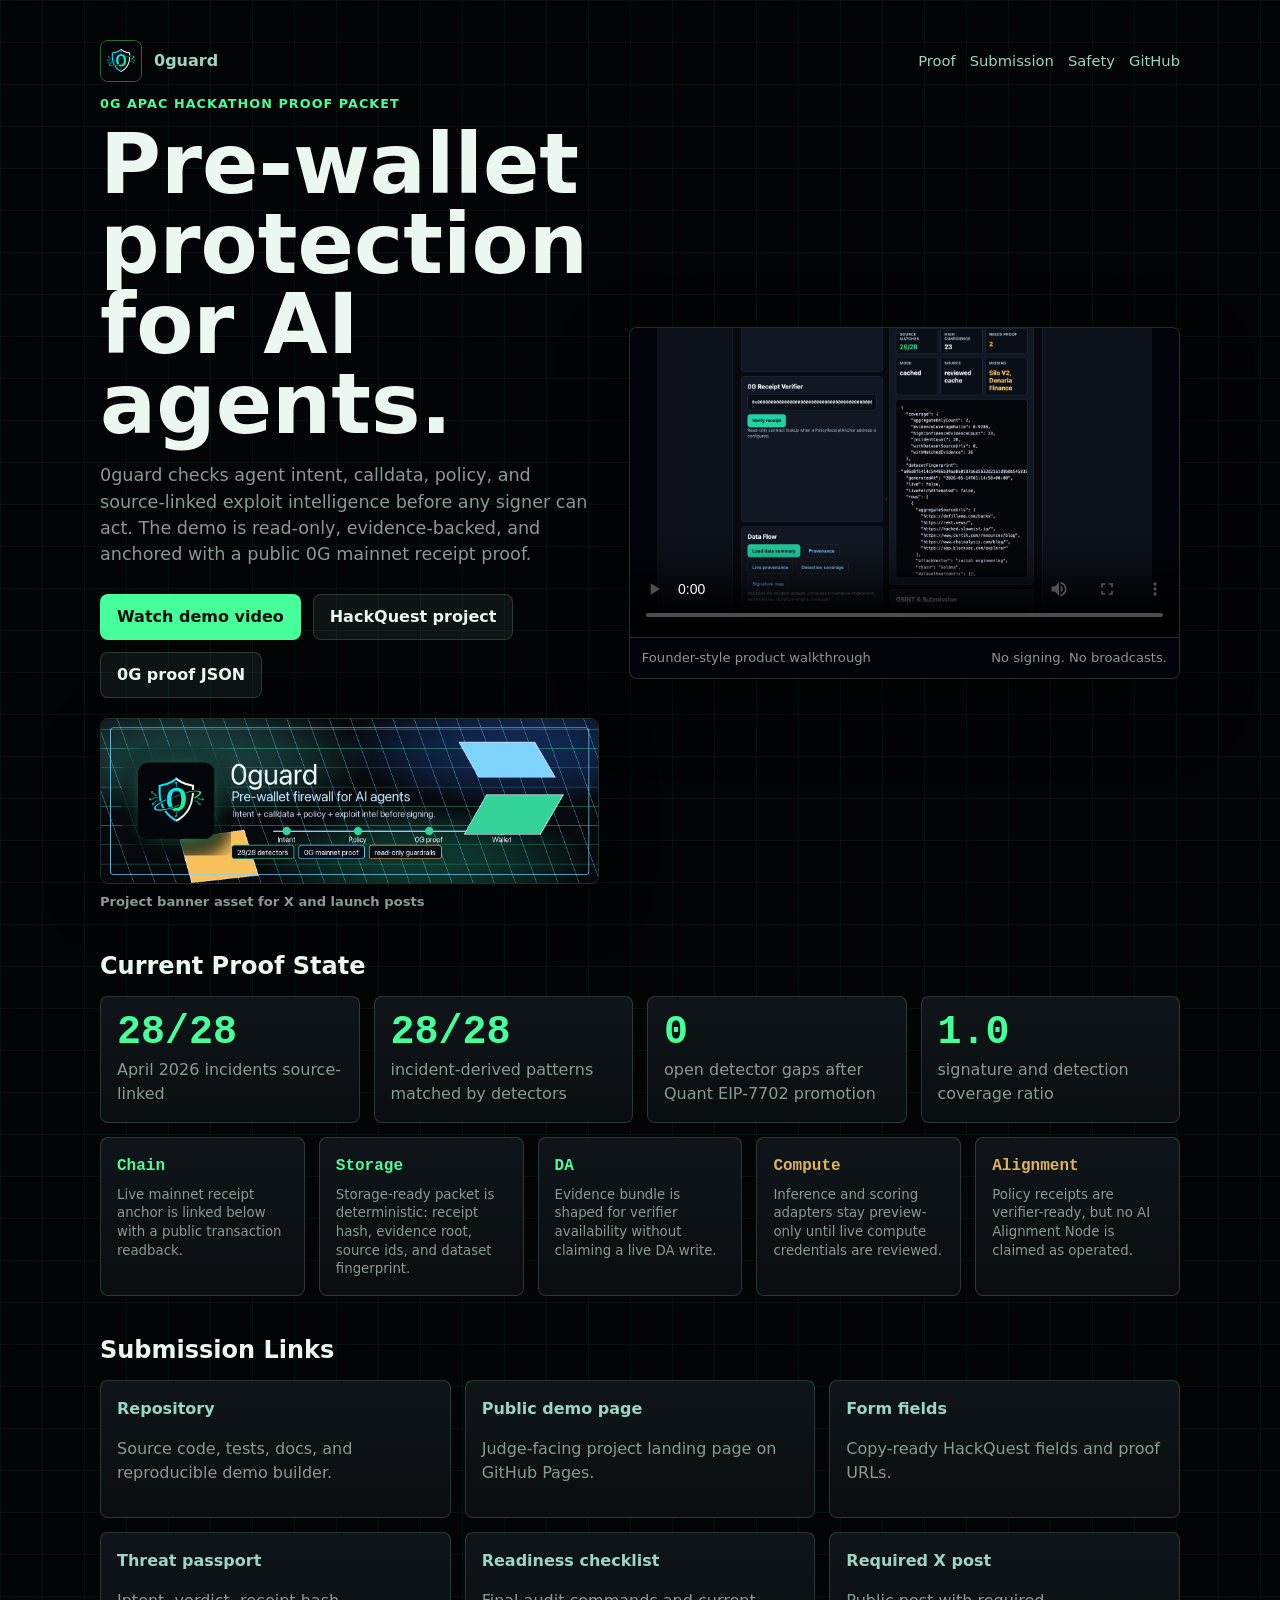
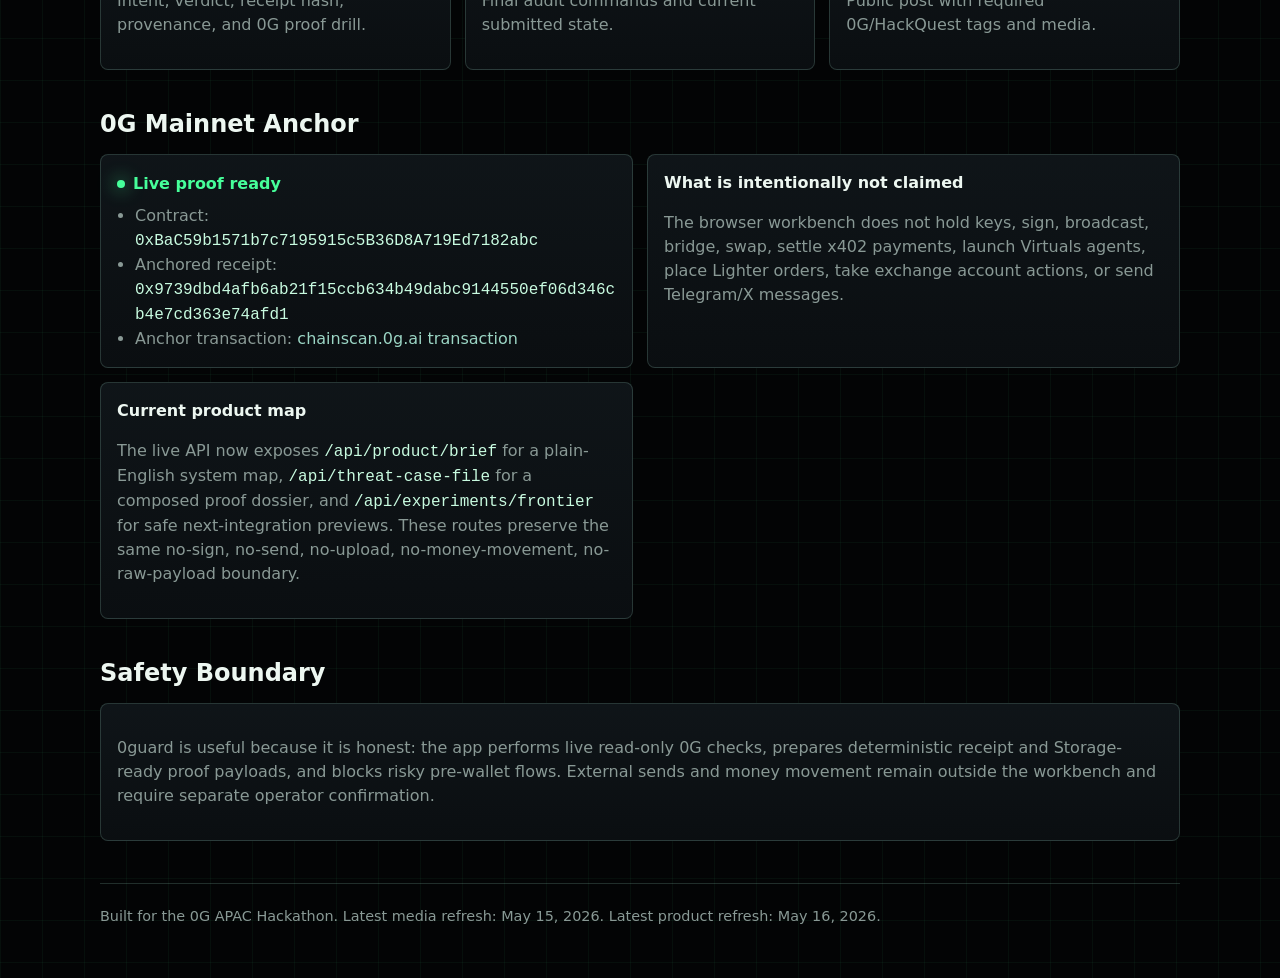
==== docs/hackathon-0g/index.html @ 9ed454d0 "Polish cypherpunk proof console" ====
<!doctype html>
<html lang="en">
  <head>
    <meta charset="utf-8" />
    <meta name="viewport" content="width=device-width, initial-scale=1" />
    <title>0guard HackQuest Proof Packet</title>
    <meta
      name="description"
      content="0guard HackQuest proof packet: demo video, 0G mainnet anchor, source-linked exploit intelligence, and read-only safety boundaries."
    />
    <style>
      :root {
        color-scheme: dark;
        --bg: #030405;
        --panel: #0b0f12;
        --panel-2: #10161a;
        --line: rgba(155, 213, 196, 0.2);
        --line-strong: rgba(70, 255, 154, 0.42);
        --text: #edf7f1;
        --muted: #899995;
        --cyan: #9bd5c4;
        --green: #46ff9a;
        --amber: #e2b25b;
        --red: #ff526b;
      }

      * { box-sizing: border-box; }
      body {
        margin: 0;
        font-family: Inter, ui-sans-serif, system-ui, -apple-system, BlinkMacSystemFont, "Segoe UI", sans-serif;
        background:
          linear-gradient(rgba(70, 255, 154, 0.045) 1px, transparent 1px),
          linear-gradient(90deg, rgba(70, 255, 154, 0.045) 1px, transparent 1px),
          var(--bg);
        background-size: 42px 42px, 42px 42px, auto;
        color: var(--text);
        line-height: 1.5;
      }

      a { color: var(--cyan); text-decoration: none; }
      a:hover { text-decoration: underline; }
      main { max-width: 1120px; margin: 0 auto; padding: 28px 20px 56px; }
      header {
        min-height: 84vh;
        display: grid;
        align-items: center;
        gap: 28px;
      }

      .nav {
        display: flex;
        align-items: center;
        justify-content: space-between;
        gap: 18px;
        padding: 12px 0;
      }
      .brand { display: flex; align-items: center; gap: 12px; font-weight: 850; }
      .brand img { width: 42px; height: 42px; border: 1px solid var(--line-strong); border-radius: 8px; }
      .nav-links { display: flex; flex-wrap: wrap; gap: 14px; color: var(--muted); font-size: 0.92rem; }

      .hero {
        display: grid;
        grid-template-columns: minmax(0, 0.95fr) minmax(360px, 1.05fr);
        gap: 30px;
        align-items: center;
      }
      .eyebrow {
        color: var(--green);
        font-size: 0.8rem;
        font-weight: 800;
        letter-spacing: 0.08em;
        text-transform: uppercase;
      }
      h1 {
        margin: 12px 0 14px;
        font-size: 5.2rem;
        line-height: 0.96;
        letter-spacing: 0;
      }
      .lede {
        max-width: 660px;
        color: var(--muted);
        font-size: 1.1rem;
      }
      .actions { display: flex; flex-wrap: wrap; gap: 12px; margin-top: 26px; }
      .btn {
        display: inline-flex;
        align-items: center;
        justify-content: center;
        min-height: 46px;
        padding: 0 16px;
        border-radius: 8px;
        border: 1px solid var(--line);
        background: rgba(155, 213, 196, 0.08);
        color: var(--text);
        font-weight: 800;
      }
      .btn.primary { background: var(--green); color: #031007; border-color: transparent; }

      .media-strip {
        display: grid;
        gap: 8px;
        margin-top: 20px;
        color: var(--muted);
        font-size: 0.82rem;
        font-weight: 750;
      }
      .media-strip img {
        width: min(100%, 520px);
        aspect-ratio: 3 / 1;
        object-fit: cover;
        border: 1px solid var(--line);
        border-radius: 8px;
        box-shadow: 0 18px 56px rgba(0, 0, 0, 0.28);
      }

      .video-frame {
        border: 1px solid var(--line);
        border-radius: 8px;
        overflow: hidden;
        background: #020409;
        box-shadow: 0 24px 70px rgba(0, 0, 0, 0.34);
      }
      video { width: 100%; display: block; aspect-ratio: 16 / 9; background: #020409; }
      .video-meta {
        display: flex;
        justify-content: space-between;
        flex-wrap: wrap;
        gap: 10px;
        padding: 10px 12px;
        color: var(--muted);
        font-size: 0.82rem;
        border-top: 1px solid var(--line);
      }
      .video-meta span { min-width: max-content; }

      section { margin-top: 36px; }
      h2 { font-size: 1.5rem; margin: 0 0 12px; }
      .grid { display: grid; gap: 14px; }
      .metrics { grid-template-columns: repeat(4, minmax(0, 1fr)); }
      .links { grid-template-columns: repeat(3, minmax(0, 1fr)); }
      .proof { grid-template-columns: repeat(2, minmax(0, 1fr)); }
      .proof-ladder { grid-template-columns: repeat(5, minmax(0, 1fr)); margin-top: 14px; }
      .card {
        border: 1px solid var(--line);
        border-radius: 8px;
        background: linear-gradient(180deg, rgba(16, 22, 26, 0.94), rgba(11, 15, 18, 0.94));
        padding: 16px;
      }
      .metric strong {
        display: block;
        margin-bottom: 5px;
        font-family: ui-monospace, SFMono-Regular, Menlo, Monaco, Consolas, monospace;
        font-size: 2.5rem;
        line-height: 1;
        color: var(--green);
      }
      .metric span, .card p, .card li { color: var(--muted); }
      .metric.warn strong { color: var(--amber); }
      .metric.deny strong { color: var(--red); }
      .card h3 { margin: 0 0 8px; font-size: 1rem; }
      .ladder-step {
        min-height: 152px;
        display: grid;
        align-content: start;
        gap: 8px;
      }
      .ladder-step strong {
        font-family: ui-monospace, SFMono-Regular, Menlo, Monaco, Consolas, monospace;
        color: var(--green);
      }
      .ladder-step small {
        color: var(--muted);
        line-height: 1.4;
      }
      .ladder-step[data-state="gated"] strong { color: var(--amber); }
      ul { margin: 8px 0 0; padding-left: 18px; }
      code {
        color: #c8fbe0;
        font-family: ui-monospace, SFMono-Regular, Menlo, Monaco, Consolas, monospace;
        word-break: break-word;
      }

      .status {
        display: inline-flex;
        align-items: center;
        gap: 8px;
        color: var(--green);
        font-weight: 850;
      }
      .status::before {
        content: "";
        width: 8px;
        height: 8px;
        border-radius: 50%;
        background: var(--green);
        box-shadow: 0 0 18px var(--green);
      }

      footer {
        margin-top: 42px;
        padding-top: 22px;
        border-top: 1px solid var(--line);
        color: var(--muted);
        font-size: 0.9rem;
      }

      @media (max-width: 860px) {
        header { min-height: auto; padding-top: 18px; }
        .hero, .metrics, .links, .proof, .proof-ladder { grid-template-columns: 1fr; }
        .nav { align-items: flex-start; flex-direction: column; }
        .video-meta span { min-width: 0; flex: 1 1 150px; }
        h1 { font-size: 3rem; }
        .metric strong { font-size: 2rem; }
      }
    </style>
  </head>
  <body>
    <main>
      <nav class="nav" aria-label="Proof packet navigation">
        <a class="brand" href="../">
          <img src="assets/0guard-logo.png" alt="" />
          <span>0guard</span>
        </a>
        <div class="nav-links">
          <a href="#proof">Proof</a>
          <a href="#submission">Submission</a>
          <a href="#safety">Safety</a>
          <a href="https://github.com/arigatoexpress/0guard">GitHub</a>
        </div>
      </nav>

      <header>
        <div class="hero">
          <div>
            <div class="eyebrow">0G APAC Hackathon Proof Packet</div>
            <h1>Pre-wallet protection for AI agents.</h1>
            <p class="lede">
              0guard checks agent intent, calldata, policy, and source-linked exploit intelligence before any signer can act. The demo is read-only, evidence-backed, and anchored with a public 0G mainnet receipt proof.
            </p>
            <div class="actions">
              <a class="btn primary" href="assets/0guard-hackquest-demo-final.mp4">Watch demo video</a>
              <a class="btn" href="https://www.hackquest.io/projects/0guard">HackQuest project</a>
              <a class="btn" href="mainnet-proof.json">0G proof JSON</a>
            </div>
            <a class="media-strip" href="assets/0guard-x-banner.png">
              <img src="assets/0guard-x-banner.png" alt="0guard social banner preview" />
              <span>Project banner asset for X and launch posts</span>
            </a>
          </div>
          <div class="video-frame" aria-label="0guard demo video">
            <video controls preload="metadata" poster="assets/0guard-workbench-provenance.png">
              <source src="assets/0guard-hackquest-demo-final.mp4" type="video/mp4" />
            </video>
            <div class="video-meta">
              <span>Founder-style product walkthrough</span>
              <span>No signing. No broadcasts.</span>
            </div>
          </div>
        </div>
      </header>

      <section id="proof">
        <h2>Current Proof State</h2>
        <div class="grid metrics">
          <div class="card metric">
            <strong>28/28</strong>
            <span>April 2026 incidents source-linked</span>
          </div>
          <div class="card metric">
            <strong>28/28</strong>
            <span>incident-derived patterns matched by detectors</span>
          </div>
          <div class="card metric">
            <strong>0</strong>
            <span>open detector gaps after Quant EIP-7702 promotion</span>
          </div>
          <div class="card metric">
            <strong>1.0</strong>
            <span>signature and detection coverage ratio</span>
          </div>
        </div>
        <div class="grid proof-ladder" aria-label="0G proof ladder">
          <div class="card ladder-step">
            <strong>Chain</strong>
            <small>Live mainnet receipt anchor is linked below with a public transaction readback.</small>
          </div>
          <div class="card ladder-step">
            <strong>Storage</strong>
            <small>Storage-ready packet is deterministic: receipt hash, evidence root, source ids, and dataset fingerprint.</small>
          </div>
          <div class="card ladder-step">
            <strong>DA</strong>
            <small>Evidence bundle is shaped for verifier availability without claiming a live DA write.</small>
          </div>
          <div class="card ladder-step" data-state="gated">
            <strong>Compute</strong>
            <small>Inference and scoring adapters stay preview-only until live compute credentials are reviewed.</small>
          </div>
          <div class="card ladder-step" data-state="gated">
            <strong>Alignment</strong>
            <small>Policy receipts are verifier-ready, but no AI Alignment Node is claimed as operated.</small>
          </div>
        </div>
      </section>

      <section id="submission">
        <h2>Submission Links</h2>
        <div class="grid links">
          <a class="card" href="https://github.com/arigatoexpress/0guard">
            <h3>Repository</h3>
            <p>Source code, tests, docs, and reproducible demo builder.</p>
          </a>
          <a class="card" href="../">
            <h3>Public demo page</h3>
            <p>Judge-facing project landing page on GitHub Pages.</p>
          </a>
          <a class="card" href="submission-form-fields.md">
            <h3>Form fields</h3>
            <p>Copy-ready HackQuest fields and proof URLs.</p>
          </a>
          <a class="card" href="threat-receipt-passport.md">
            <h3>Threat passport</h3>
            <p>Intent, verdict, receipt hash, provenance, and 0G proof drill.</p>
          </a>
          <a class="card" href="final-submission-checklist.md">
            <h3>Readiness checklist</h3>
            <p>Final audit commands and current submitted state.</p>
          </a>
          <a class="card" href="https://x.com/rariwrldd/status/2054779961425461542">
            <h3>Required X post</h3>
            <p>Public post with required 0G/HackQuest tags and media.</p>
          </a>
        </div>
      </section>

      <section>
        <h2>0G Mainnet Anchor</h2>
        <div class="grid proof">
          <div class="card">
            <h3><span class="status">Live proof ready</span></h3>
            <ul>
              <li>Contract: <code>0xBaC59b1571b7c7195915c5B36D8A719Ed7182abc</code></li>
              <li>Anchored receipt: <code>0x9739dbd4afb6ab21f15ccb634b49dabc9144550ef06d346cb4e7cd363e74afd1</code></li>
              <li>Anchor transaction: <a href="https://chainscan.0g.ai/tx/64ff260ccd02aa69fc18d5727eb4530d8774003bc7df63ec7d5cda036fc438ed">chainscan.0g.ai transaction</a></li>
            </ul>
          </div>
          <div class="card">
            <h3>What is intentionally not claimed</h3>
            <p>
              The browser workbench does not hold keys, sign, broadcast, bridge, swap, settle x402 payments, launch Virtuals agents, place Lighter orders, take exchange account actions, or send Telegram/X messages.
            </p>
          </div>
          <div class="card">
            <h3>Current product map</h3>
            <p>
              The live API now exposes <code>/api/product/brief</code> for a plain-English system map, <code>/api/threat-case-file</code> for a composed proof dossier, and <code>/api/experiments/frontier</code> for safe next-integration previews. These routes preserve the same no-sign, no-send, no-upload, no-money-movement, no-raw-payload boundary.
            </p>
          </div>
        </div>
      </section>

      <section id="safety">
        <h2>Safety Boundary</h2>
        <div class="card">
          <p>
            0guard is useful because it is honest: the app performs live read-only 0G checks, prepares deterministic receipt and Storage-ready proof payloads, and blocks risky pre-wallet flows. External sends and money movement remain outside the workbench and require separate operator confirmation.
          </p>
        </div>
      </section>

      <footer>
        Built for the 0G APAC Hackathon. Latest media refresh: May 15, 2026. Latest product refresh: May 16, 2026.
      </footer>
    </main>
  </body>
</html>
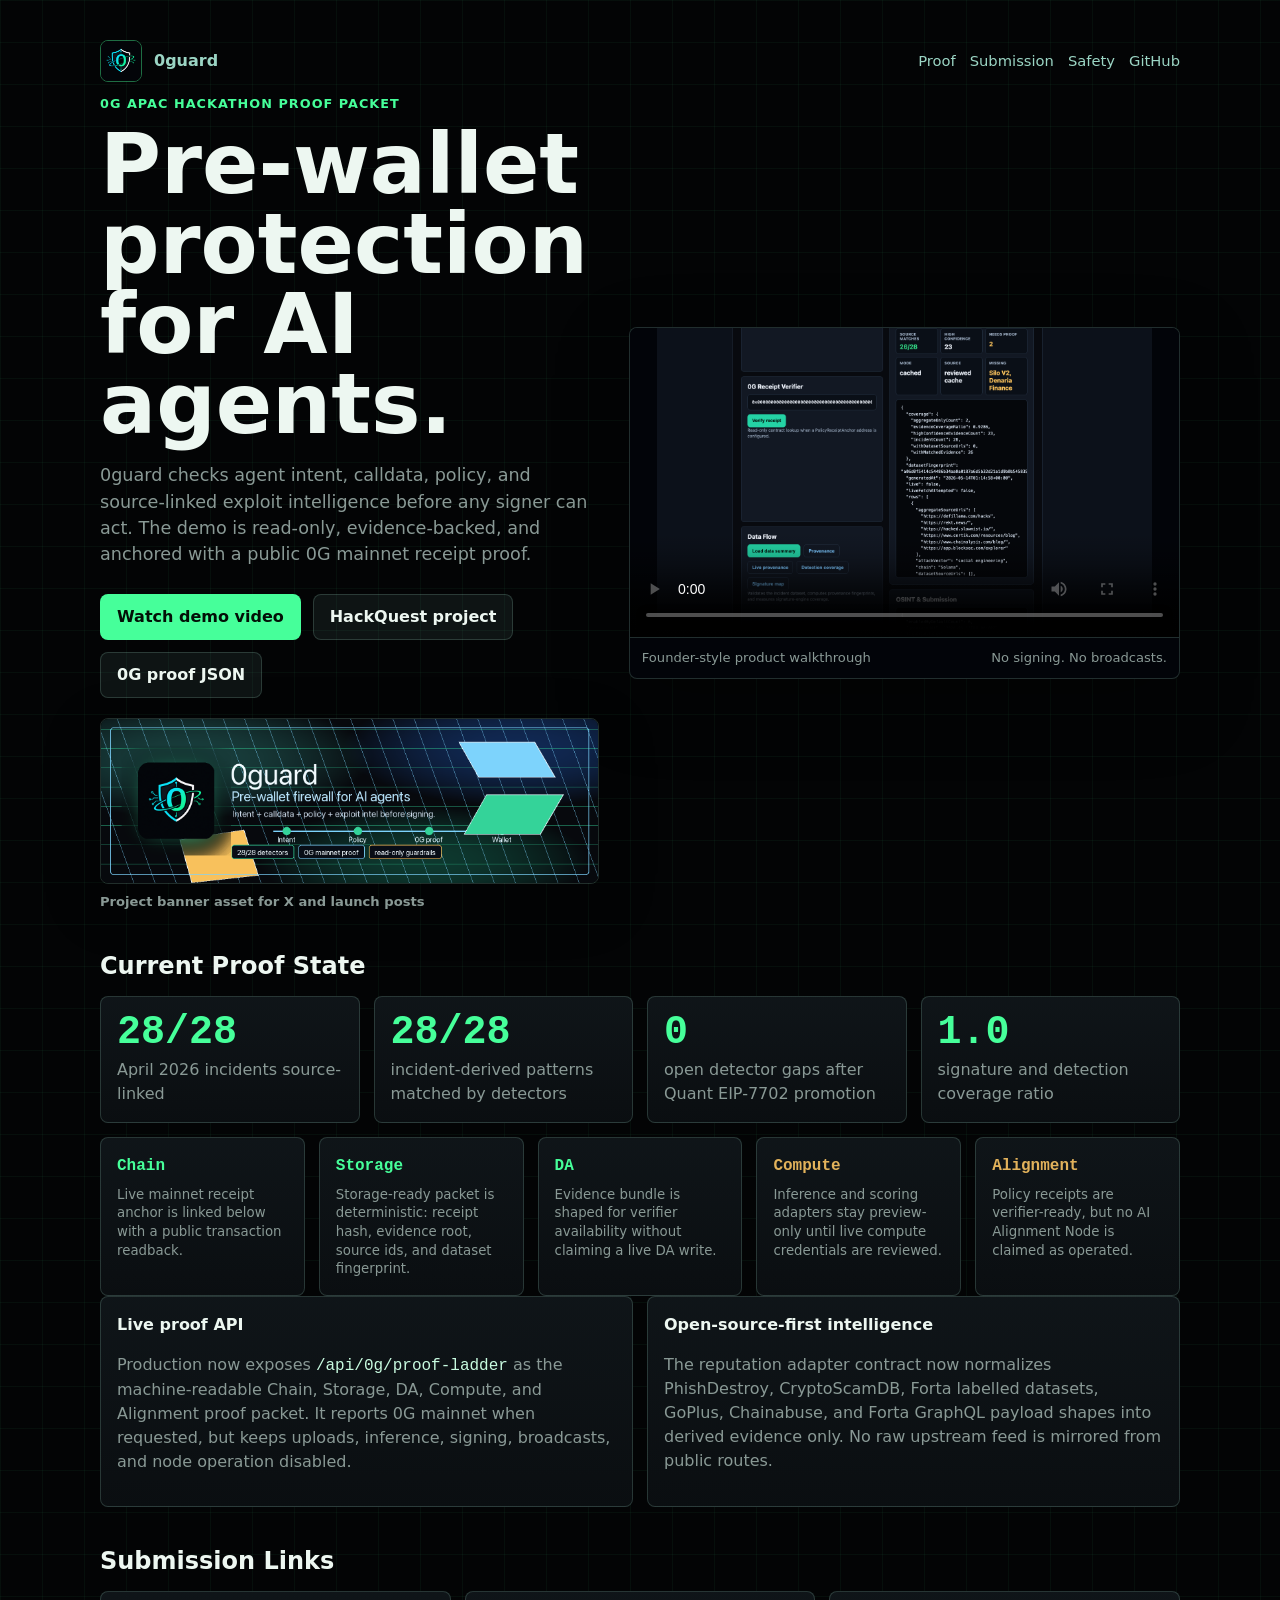
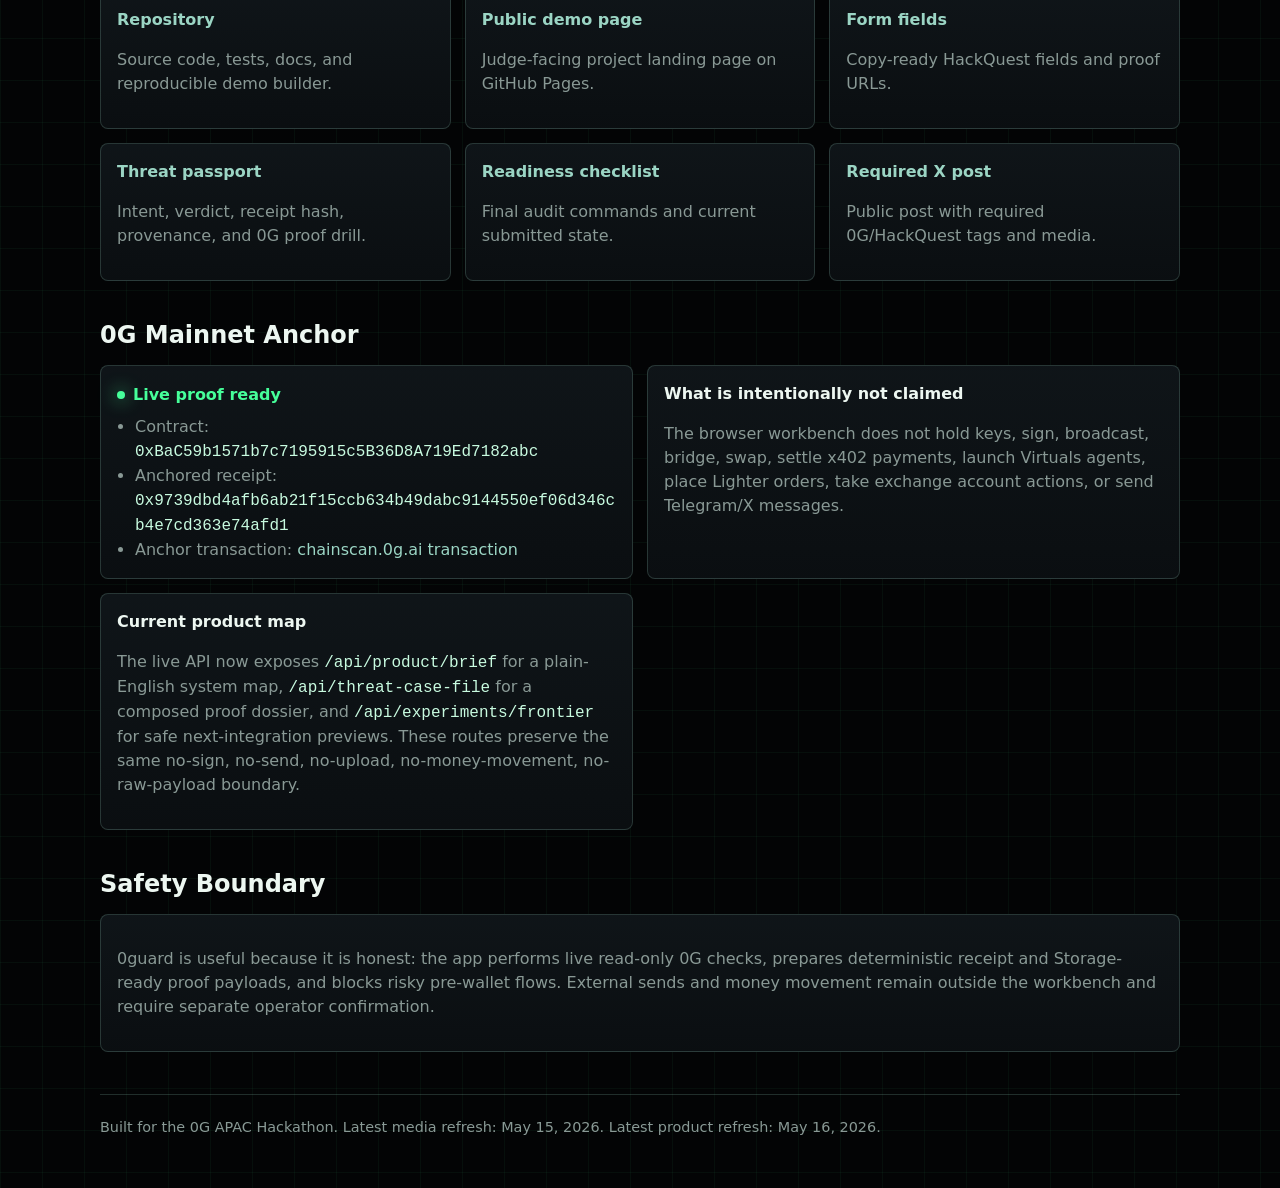
==== commit 05fc6baa: "docs: surface proof ladder and open osint posture" ====
--- a/docs/hackathon-0g/index.html
+++ b/docs/hackathon-0g/index.html
@@ -302,6 +302,20 @@
             <small>Policy receipts are verifier-ready, but no AI Alignment Node is claimed as operated.</small>
           </div>
         </div>
+        <div class="grid proof">
+          <div class="card">
+            <h3>Live proof API</h3>
+            <p>
+              Production now exposes <code>/api/0g/proof-ladder</code> as the machine-readable Chain, Storage, DA, Compute, and Alignment proof packet. It reports 0G mainnet when requested, but keeps uploads, inference, signing, broadcasts, and node operation disabled.
+            </p>
+          </div>
+          <div class="card">
+            <h3>Open-source-first intelligence</h3>
+            <p>
+              The reputation adapter contract now normalizes PhishDestroy, CryptoScamDB, Forta labelled datasets, GoPlus, Chainabuse, and Forta GraphQL payload shapes into derived evidence only. No raw upstream feed is mirrored from public routes.
+            </p>
+          </div>
+        </div>
       </section>
 
       <section id="submission">
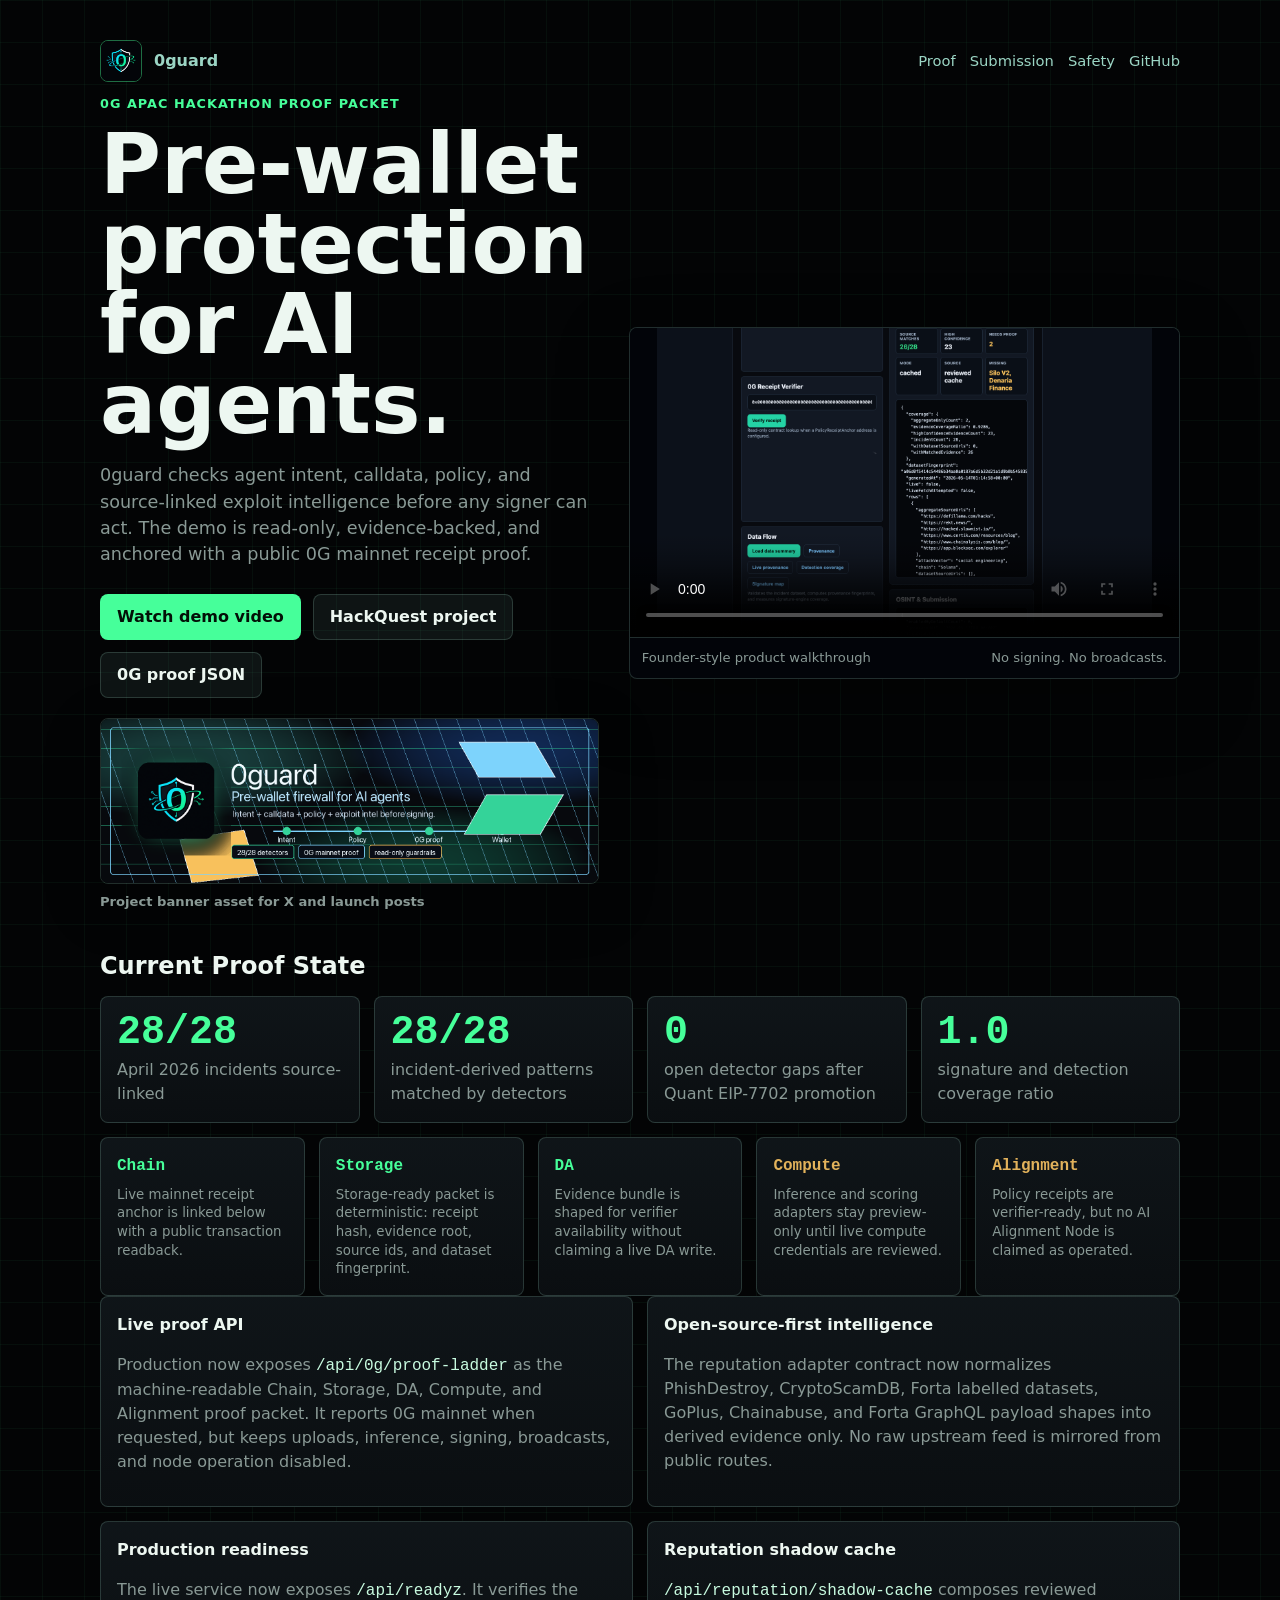
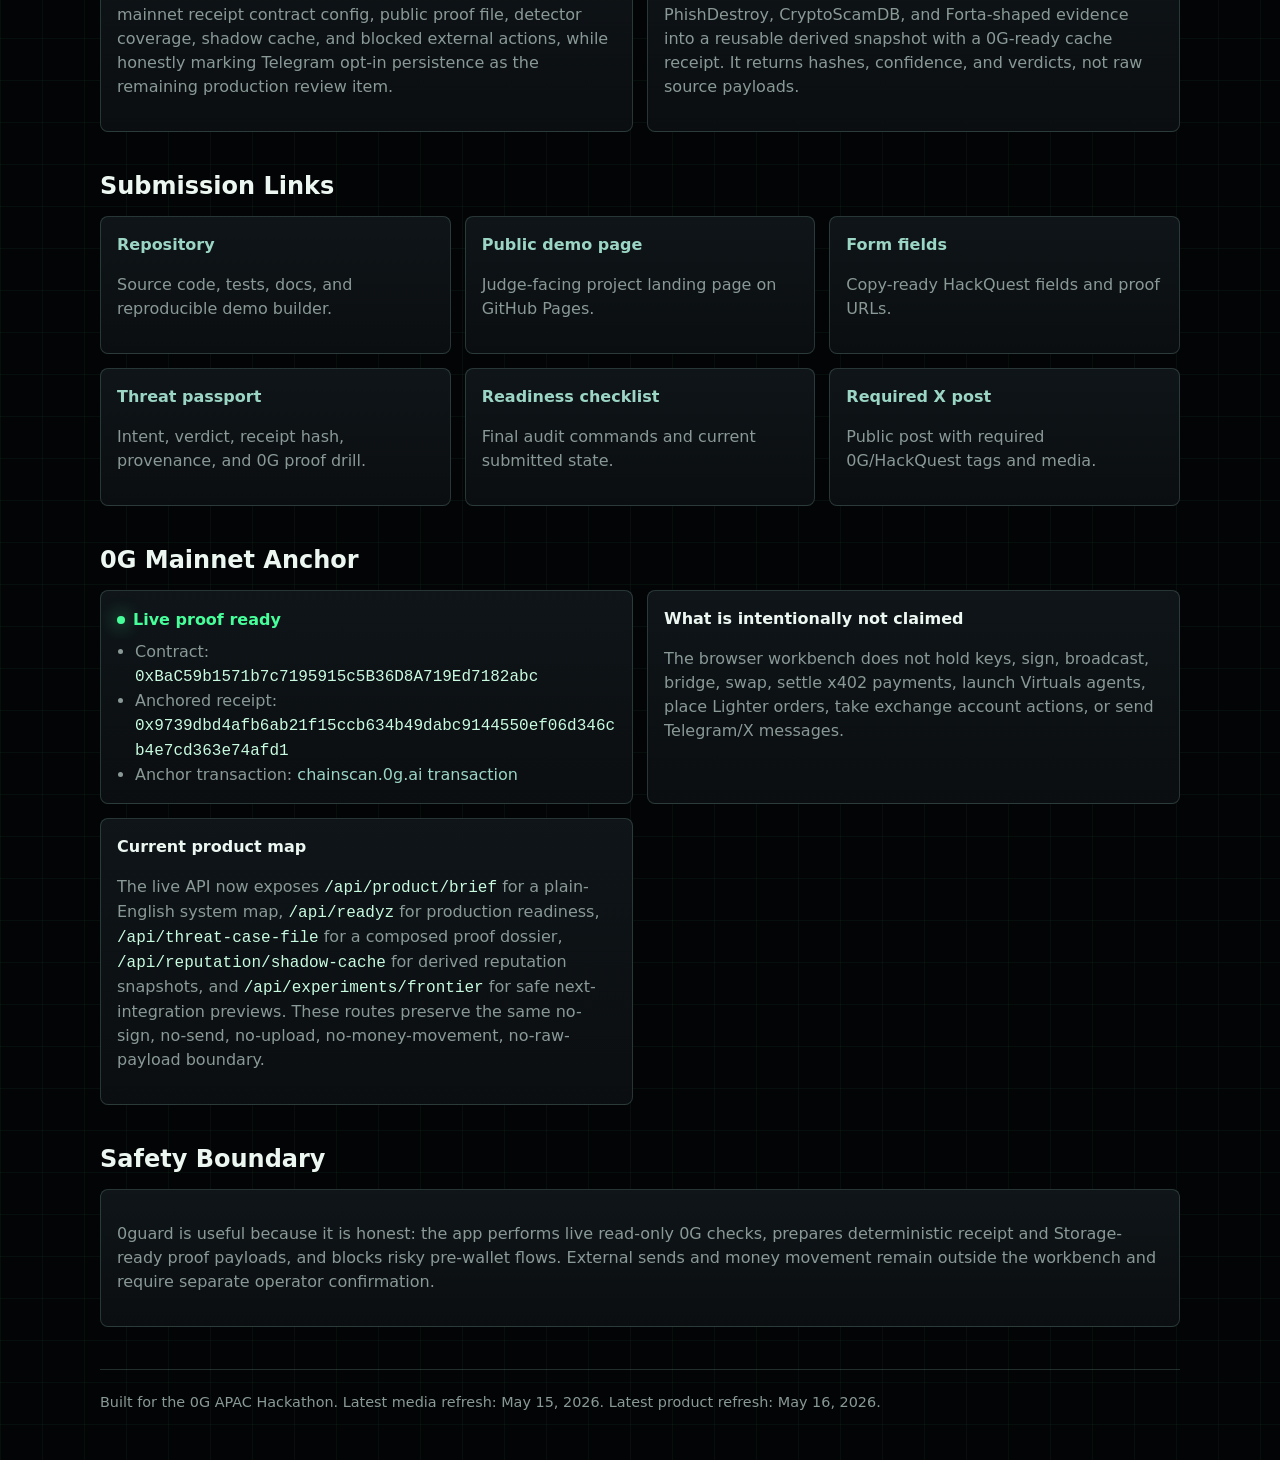
==== commit 92176c21: "docs: surface readiness and shadow cache proof" ====
--- a/docs/hackathon-0g/index.html
+++ b/docs/hackathon-0g/index.html
@@ -315,6 +315,18 @@
               The reputation adapter contract now normalizes PhishDestroy, CryptoScamDB, Forta labelled datasets, GoPlus, Chainabuse, and Forta GraphQL payload shapes into derived evidence only. No raw upstream feed is mirrored from public routes.
             </p>
           </div>
+          <div class="card">
+            <h3>Production readiness</h3>
+            <p>
+              The live service now exposes <code>/api/readyz</code>. It verifies the mainnet receipt contract config, public proof file, detector coverage, shadow cache, and blocked external actions, while honestly marking Telegram opt-in persistence as the remaining production review item.
+            </p>
+          </div>
+          <div class="card">
+            <h3>Reputation shadow cache</h3>
+            <p>
+              <code>/api/reputation/shadow-cache</code> composes reviewed PhishDestroy, CryptoScamDB, and Forta-shaped evidence into a reusable derived snapshot with a 0G-ready cache receipt. It returns hashes, confidence, and verdicts, not raw source payloads.
+            </p>
+          </div>
         </div>
       </section>
 
@@ -368,7 +380,7 @@
           <div class="card">
             <h3>Current product map</h3>
             <p>
-              The live API now exposes <code>/api/product/brief</code> for a plain-English system map, <code>/api/threat-case-file</code> for a composed proof dossier, and <code>/api/experiments/frontier</code> for safe next-integration previews. These routes preserve the same no-sign, no-send, no-upload, no-money-movement, no-raw-payload boundary.
+              The live API now exposes <code>/api/product/brief</code> for a plain-English system map, <code>/api/readyz</code> for production readiness, <code>/api/threat-case-file</code> for a composed proof dossier, <code>/api/reputation/shadow-cache</code> for derived reputation snapshots, and <code>/api/experiments/frontier</code> for safe next-integration previews. These routes preserve the same no-sign, no-send, no-upload, no-money-movement, no-raw-payload boundary.
             </p>
           </div>
         </div>
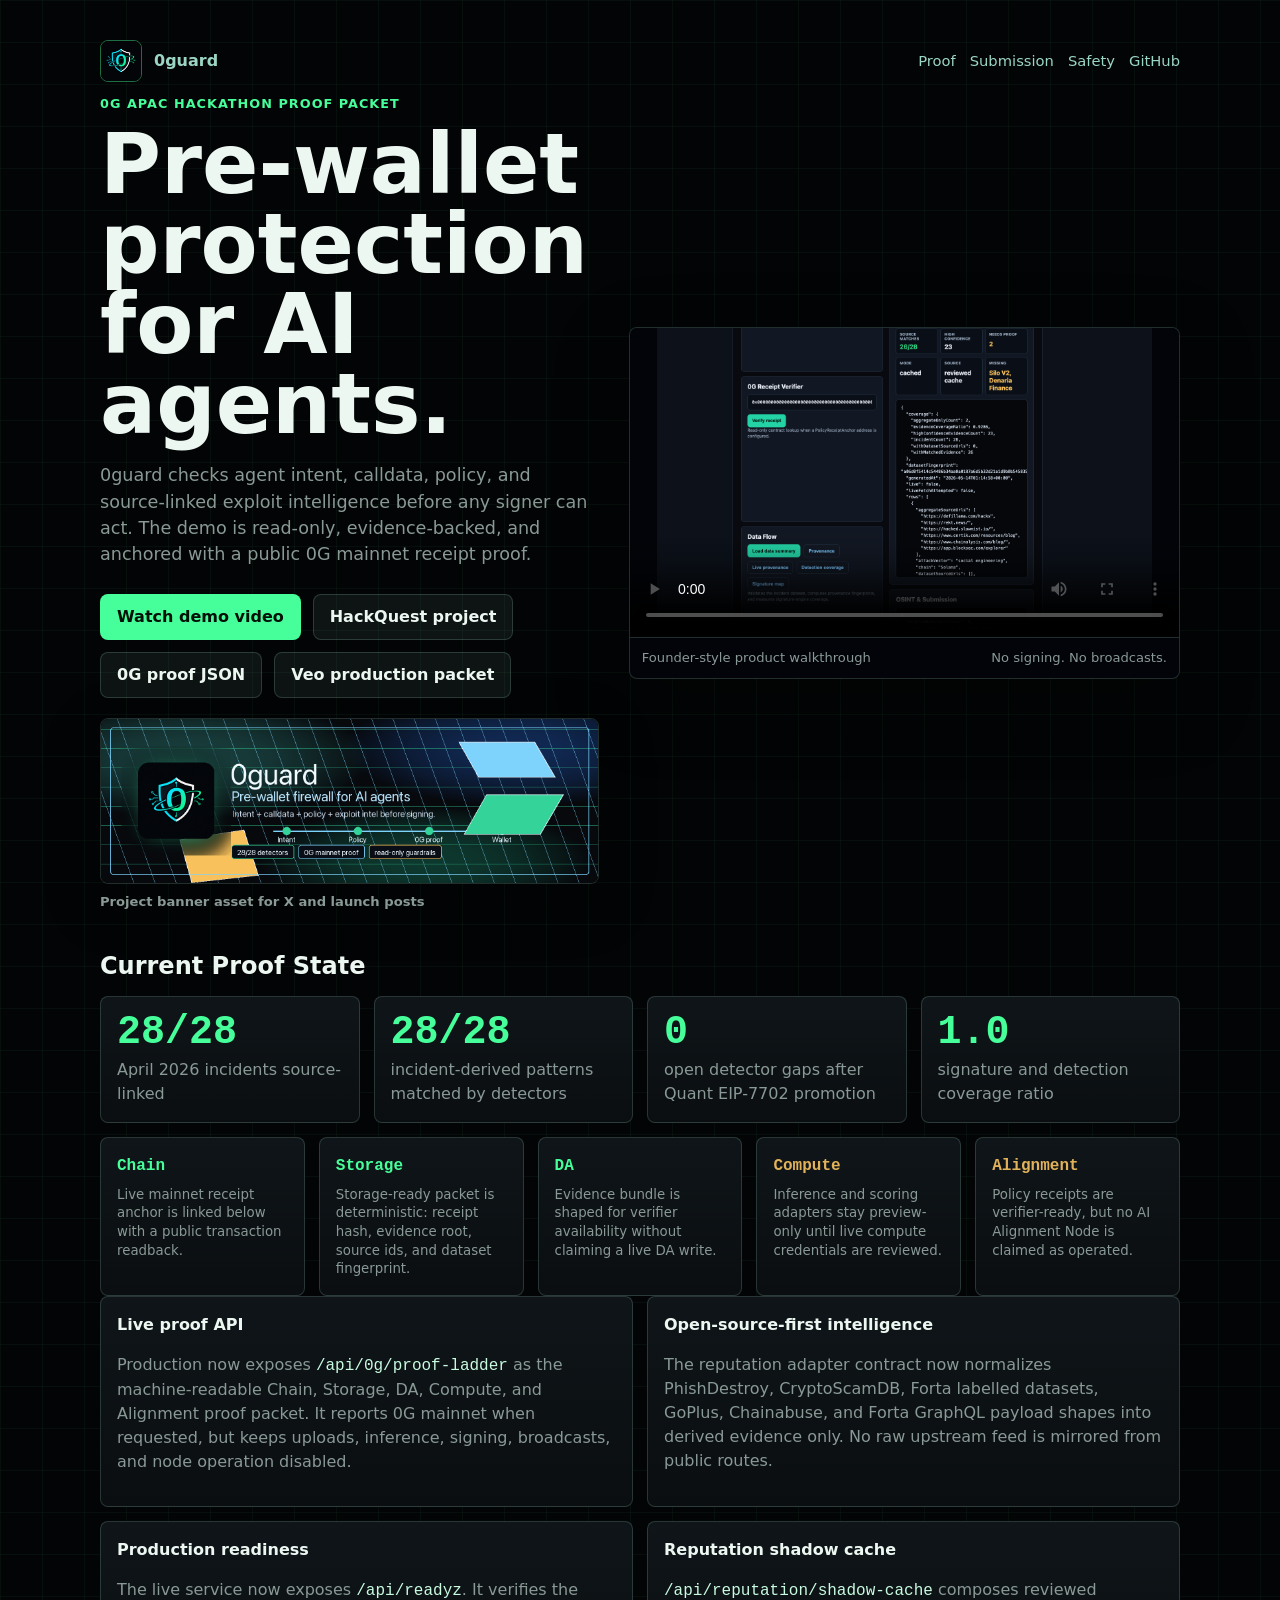
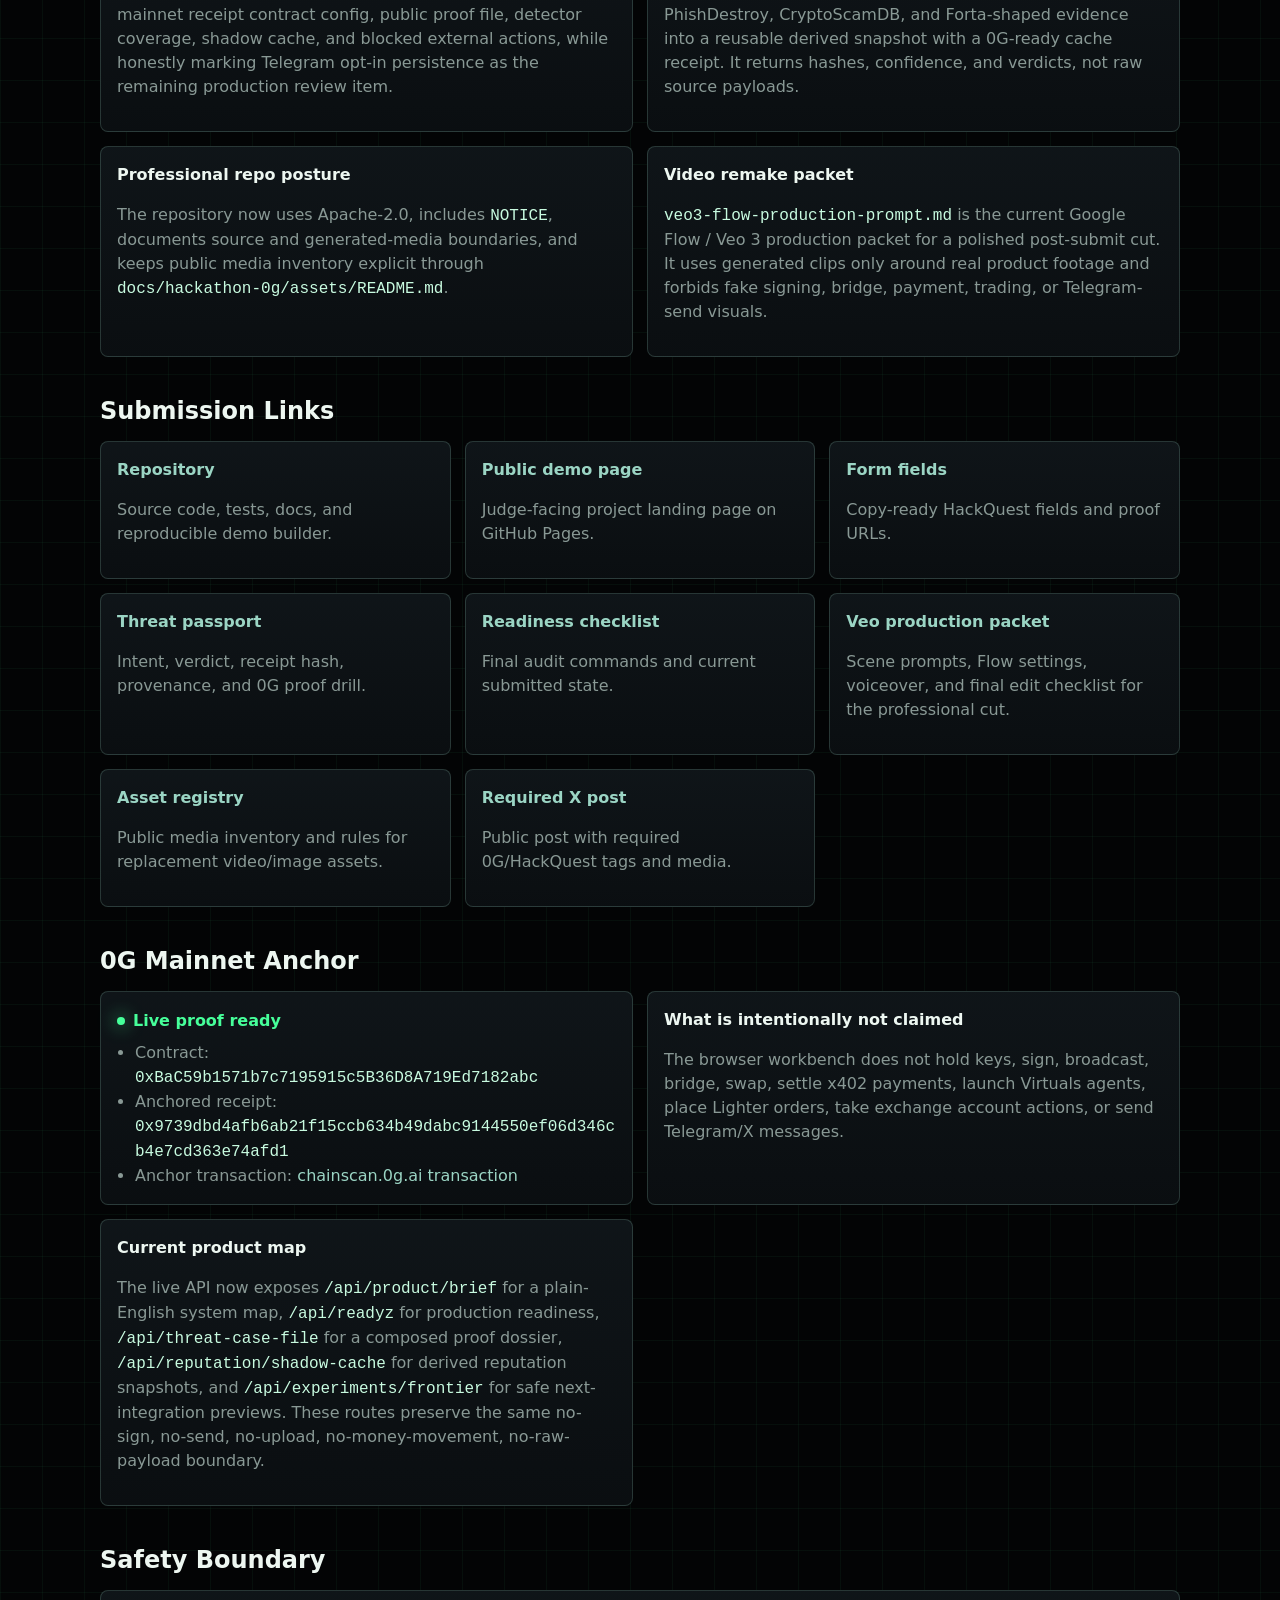
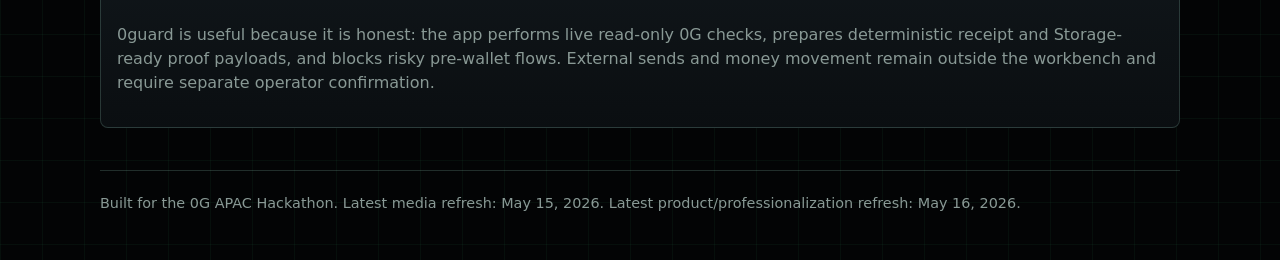
==== commit c641fd1a: "docs: refresh submission proof professionalization" ====
--- a/docs/hackathon-0g/index.html
+++ b/docs/hackathon-0g/index.html
@@ -242,6 +242,7 @@
               <a class="btn primary" href="assets/0guard-hackquest-demo-final.mp4">Watch demo video</a>
               <a class="btn" href="https://www.hackquest.io/projects/0guard">HackQuest project</a>
               <a class="btn" href="mainnet-proof.json">0G proof JSON</a>
+              <a class="btn" href="veo3-flow-production-prompt.md">Veo production packet</a>
             </div>
             <a class="media-strip" href="assets/0guard-x-banner.png">
               <img src="assets/0guard-x-banner.png" alt="0guard social banner preview" />
@@ -327,6 +328,18 @@
               <code>/api/reputation/shadow-cache</code> composes reviewed PhishDestroy, CryptoScamDB, and Forta-shaped evidence into a reusable derived snapshot with a 0G-ready cache receipt. It returns hashes, confidence, and verdicts, not raw source payloads.
             </p>
           </div>
+          <div class="card">
+            <h3>Professional repo posture</h3>
+            <p>
+              The repository now uses Apache-2.0, includes <code>NOTICE</code>, documents source and generated-media boundaries, and keeps public media inventory explicit through <code>docs/hackathon-0g/assets/README.md</code>.
+            </p>
+          </div>
+          <div class="card">
+            <h3>Video remake packet</h3>
+            <p>
+              <code>veo3-flow-production-prompt.md</code> is the current Google Flow / Veo 3 production packet for a polished post-submit cut. It uses generated clips only around real product footage and forbids fake signing, bridge, payment, trading, or Telegram-send visuals.
+            </p>
+          </div>
         </div>
       </section>
 
@@ -353,6 +366,14 @@
             <h3>Readiness checklist</h3>
             <p>Final audit commands and current submitted state.</p>
           </a>
+          <a class="card" href="veo3-flow-production-prompt.md">
+            <h3>Veo production packet</h3>
+            <p>Scene prompts, Flow settings, voiceover, and final edit checklist for the professional cut.</p>
+          </a>
+          <a class="card" href="assets/README.md">
+            <h3>Asset registry</h3>
+            <p>Public media inventory and rules for replacement video/image assets.</p>
+          </a>
           <a class="card" href="https://x.com/rariwrldd/status/2054779961425461542">
             <h3>Required X post</h3>
             <p>Public post with required 0G/HackQuest tags and media.</p>
@@ -396,7 +417,7 @@
       </section>
 
       <footer>
-        Built for the 0G APAC Hackathon. Latest media refresh: May 15, 2026. Latest product refresh: May 16, 2026.
+        Built for the 0G APAC Hackathon. Latest media refresh: May 15, 2026. Latest product/professionalization refresh: May 16, 2026.
       </footer>
     </main>
   </body>
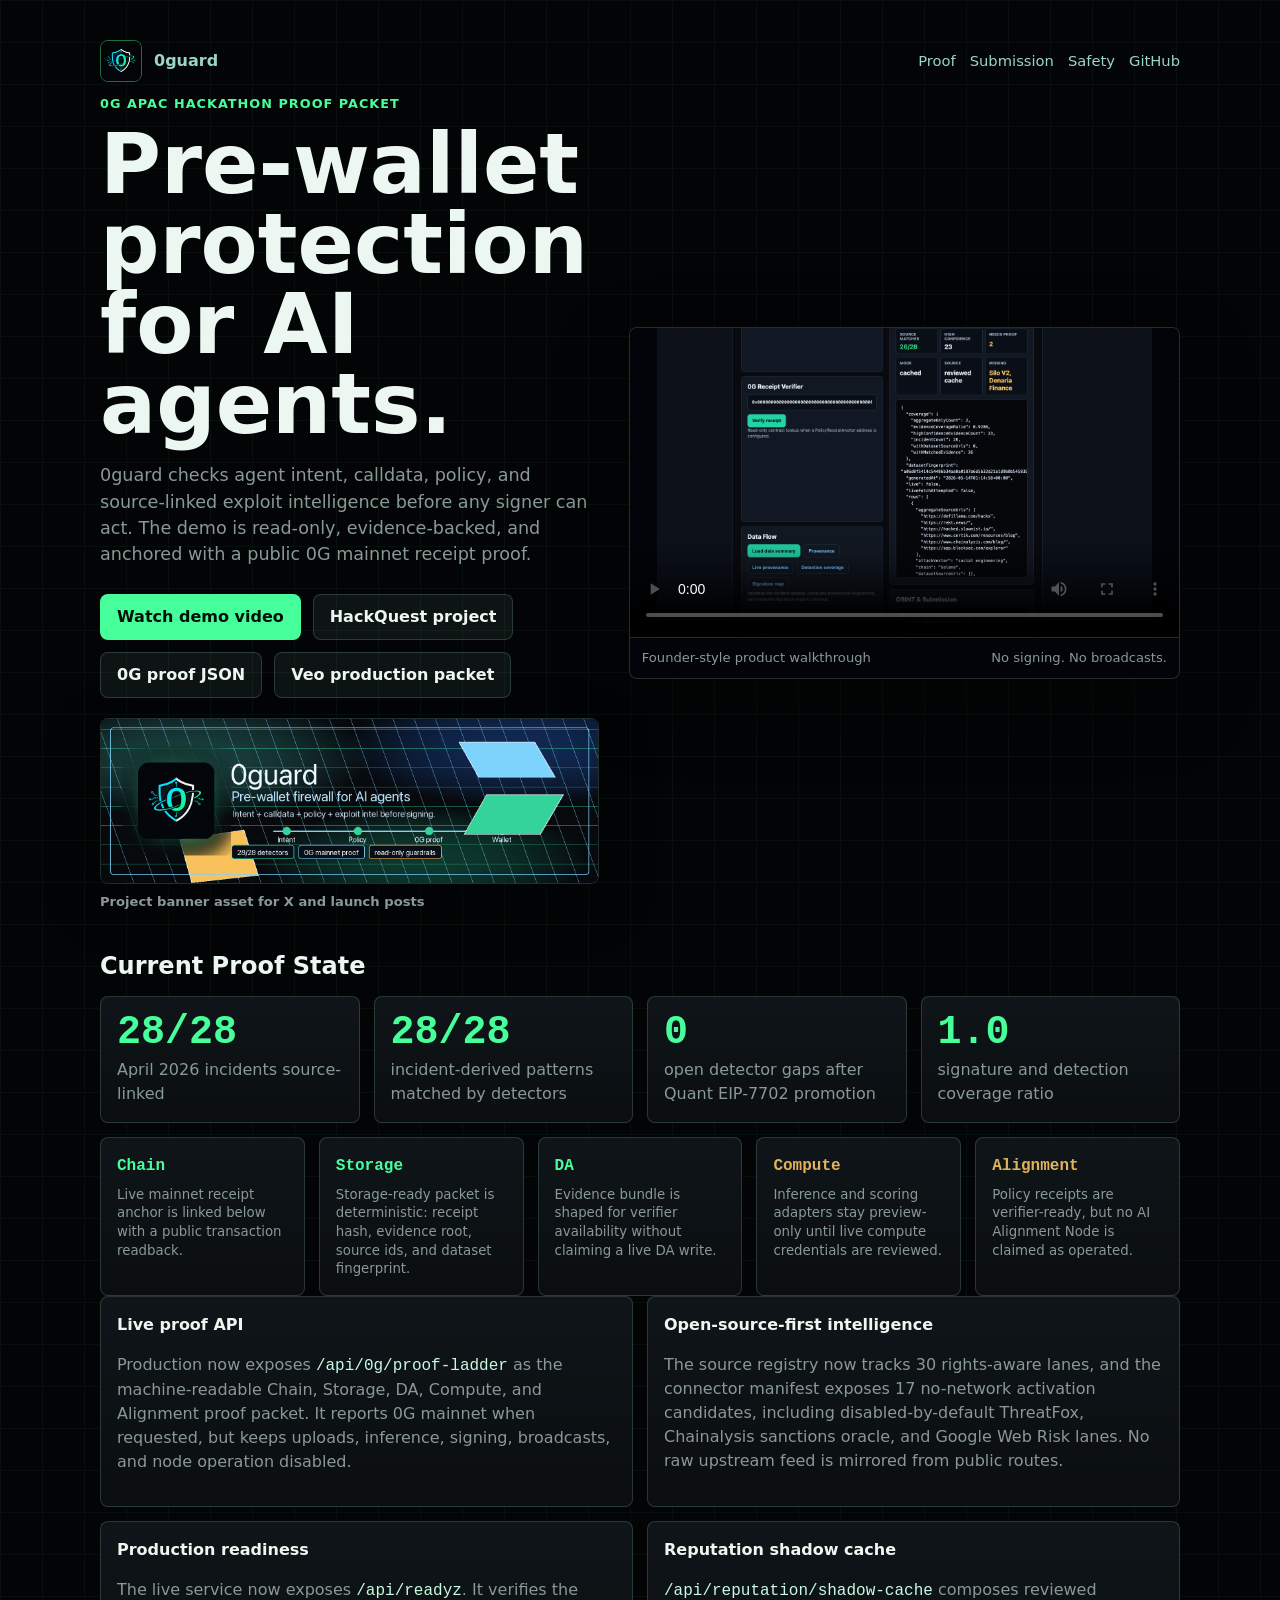
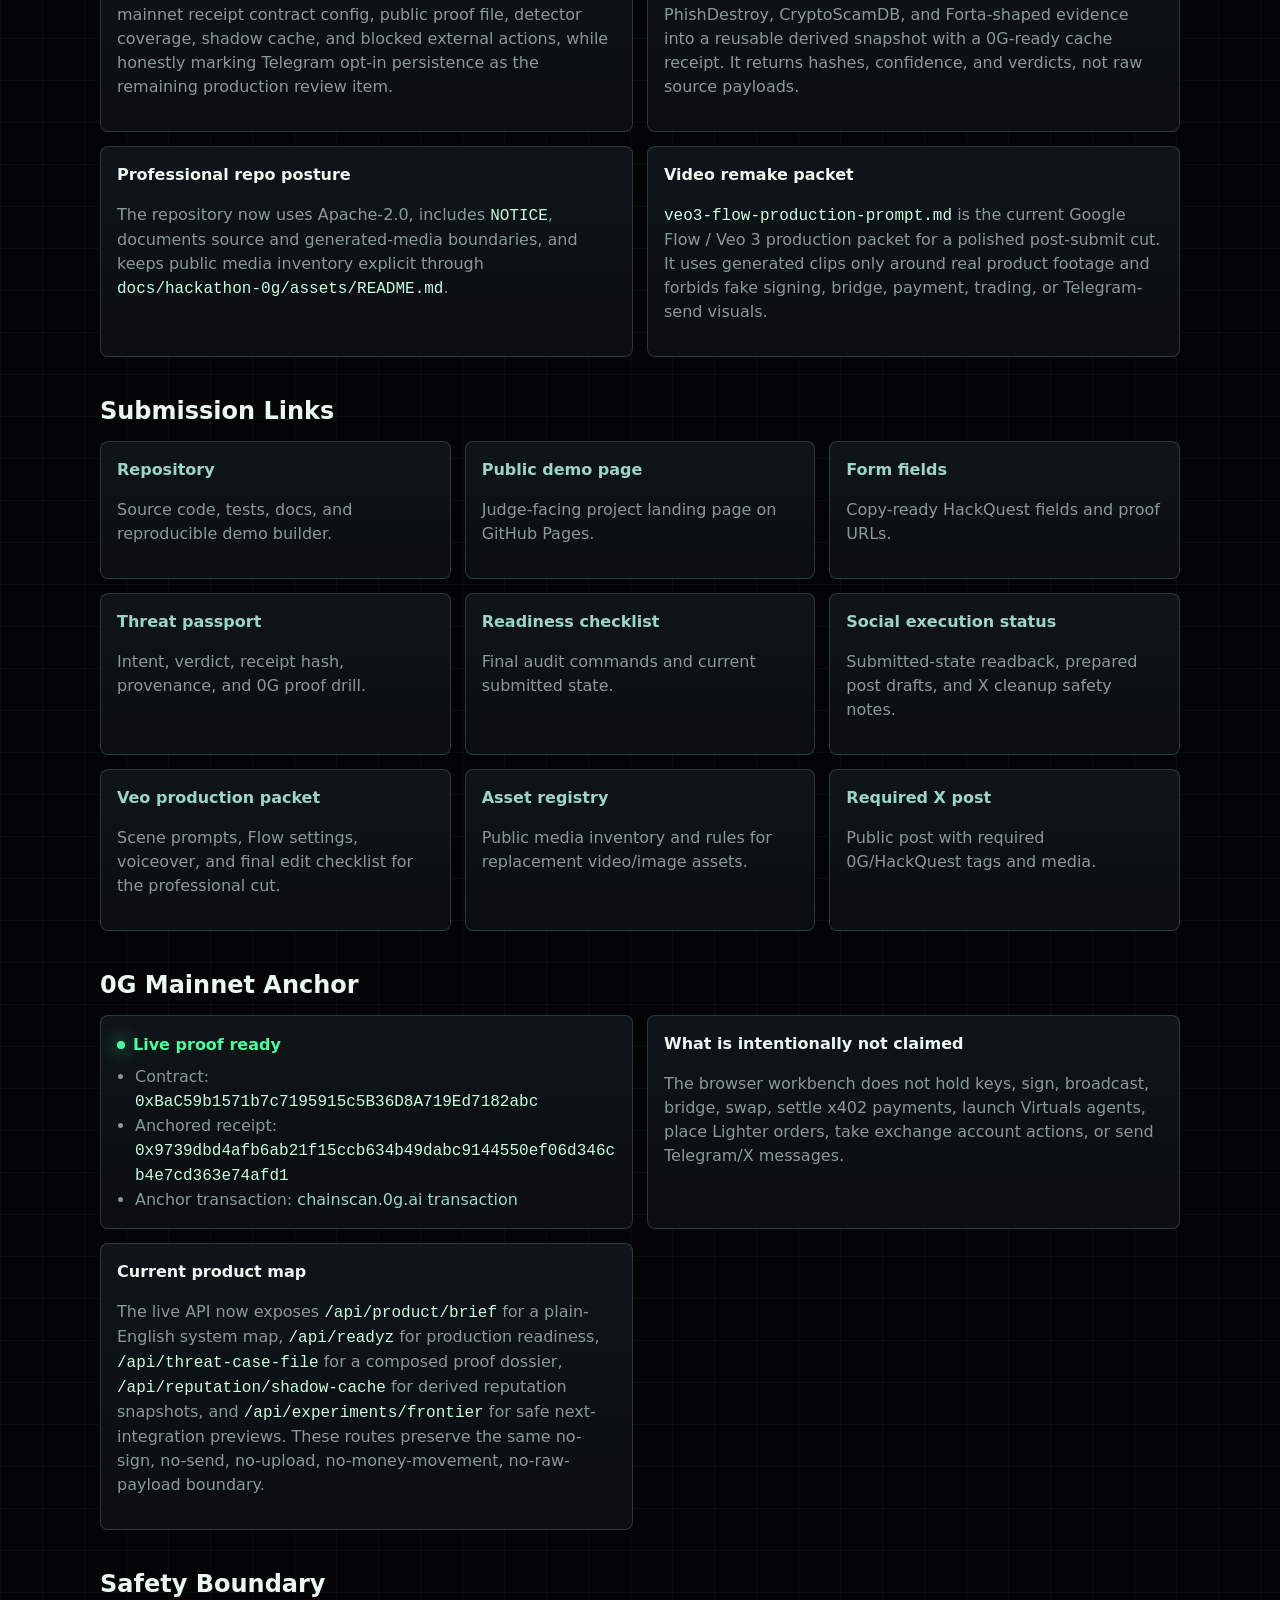
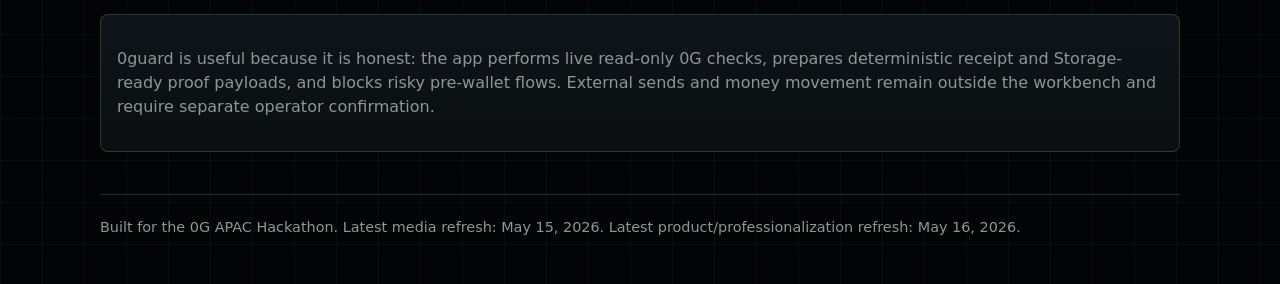
==== commit d298aa40: "docs: publish social execution status proof" ====
--- a/docs/hackathon-0g/index.html
+++ b/docs/hackathon-0g/index.html
@@ -313,7 +313,7 @@
           <div class="card">
             <h3>Open-source-first intelligence</h3>
             <p>
-              The reputation adapter contract now normalizes PhishDestroy, CryptoScamDB, Forta labelled datasets, GoPlus, Chainabuse, and Forta GraphQL payload shapes into derived evidence only. No raw upstream feed is mirrored from public routes.
+              The source registry now tracks 30 rights-aware lanes, and the connector manifest exposes 17 no-network activation candidates, including disabled-by-default ThreatFox, Chainalysis sanctions oracle, and Google Web Risk lanes. No raw upstream feed is mirrored from public routes.
             </p>
           </div>
           <div class="card">
@@ -366,6 +366,10 @@
             <h3>Readiness checklist</h3>
             <p>Final audit commands and current submitted state.</p>
           </a>
+          <a class="card" href="social-execution-status-2026-05-16.md">
+            <h3>Social execution status</h3>
+            <p>Submitted-state readback, prepared post drafts, and X cleanup safety notes.</p>
+          </a>
           <a class="card" href="veo3-flow-production-prompt.md">
             <h3>Veo production packet</h3>
             <p>Scene prompts, Flow settings, voiceover, and final edit checklist for the professional cut.</p>
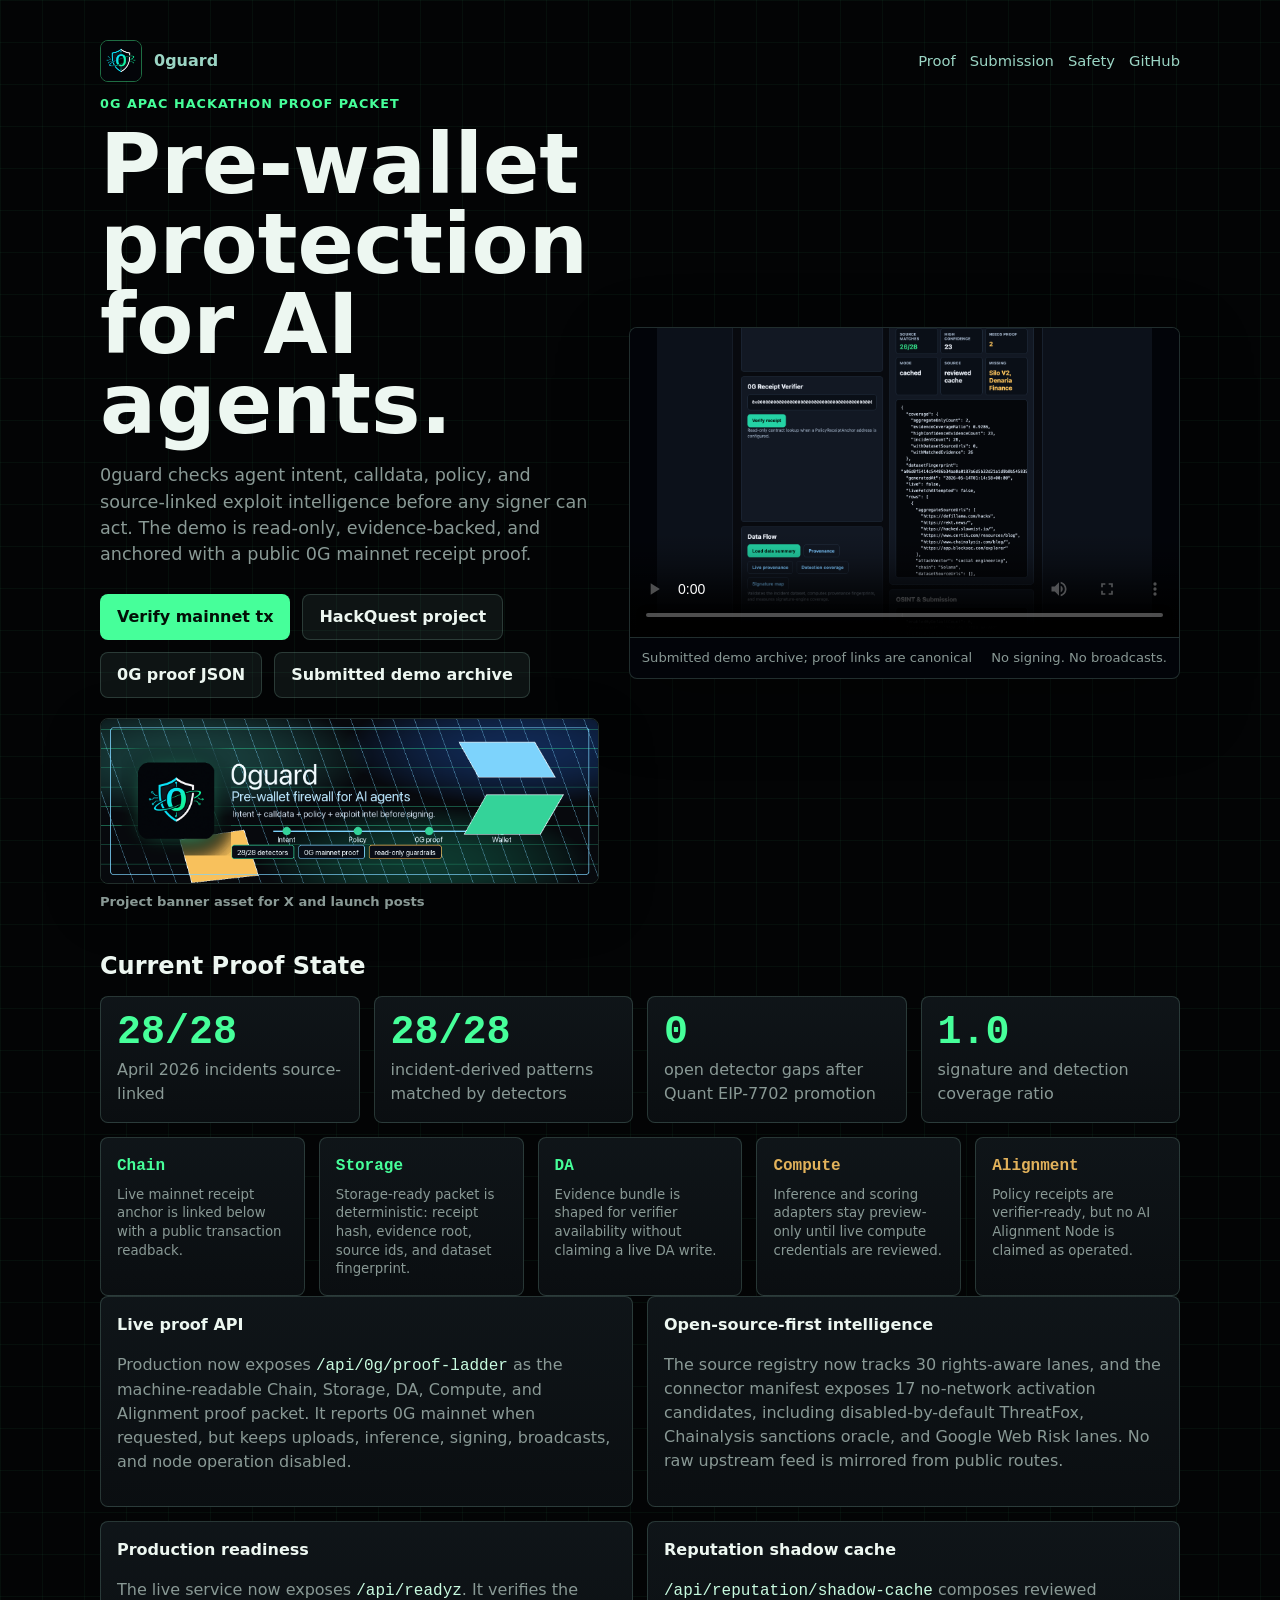
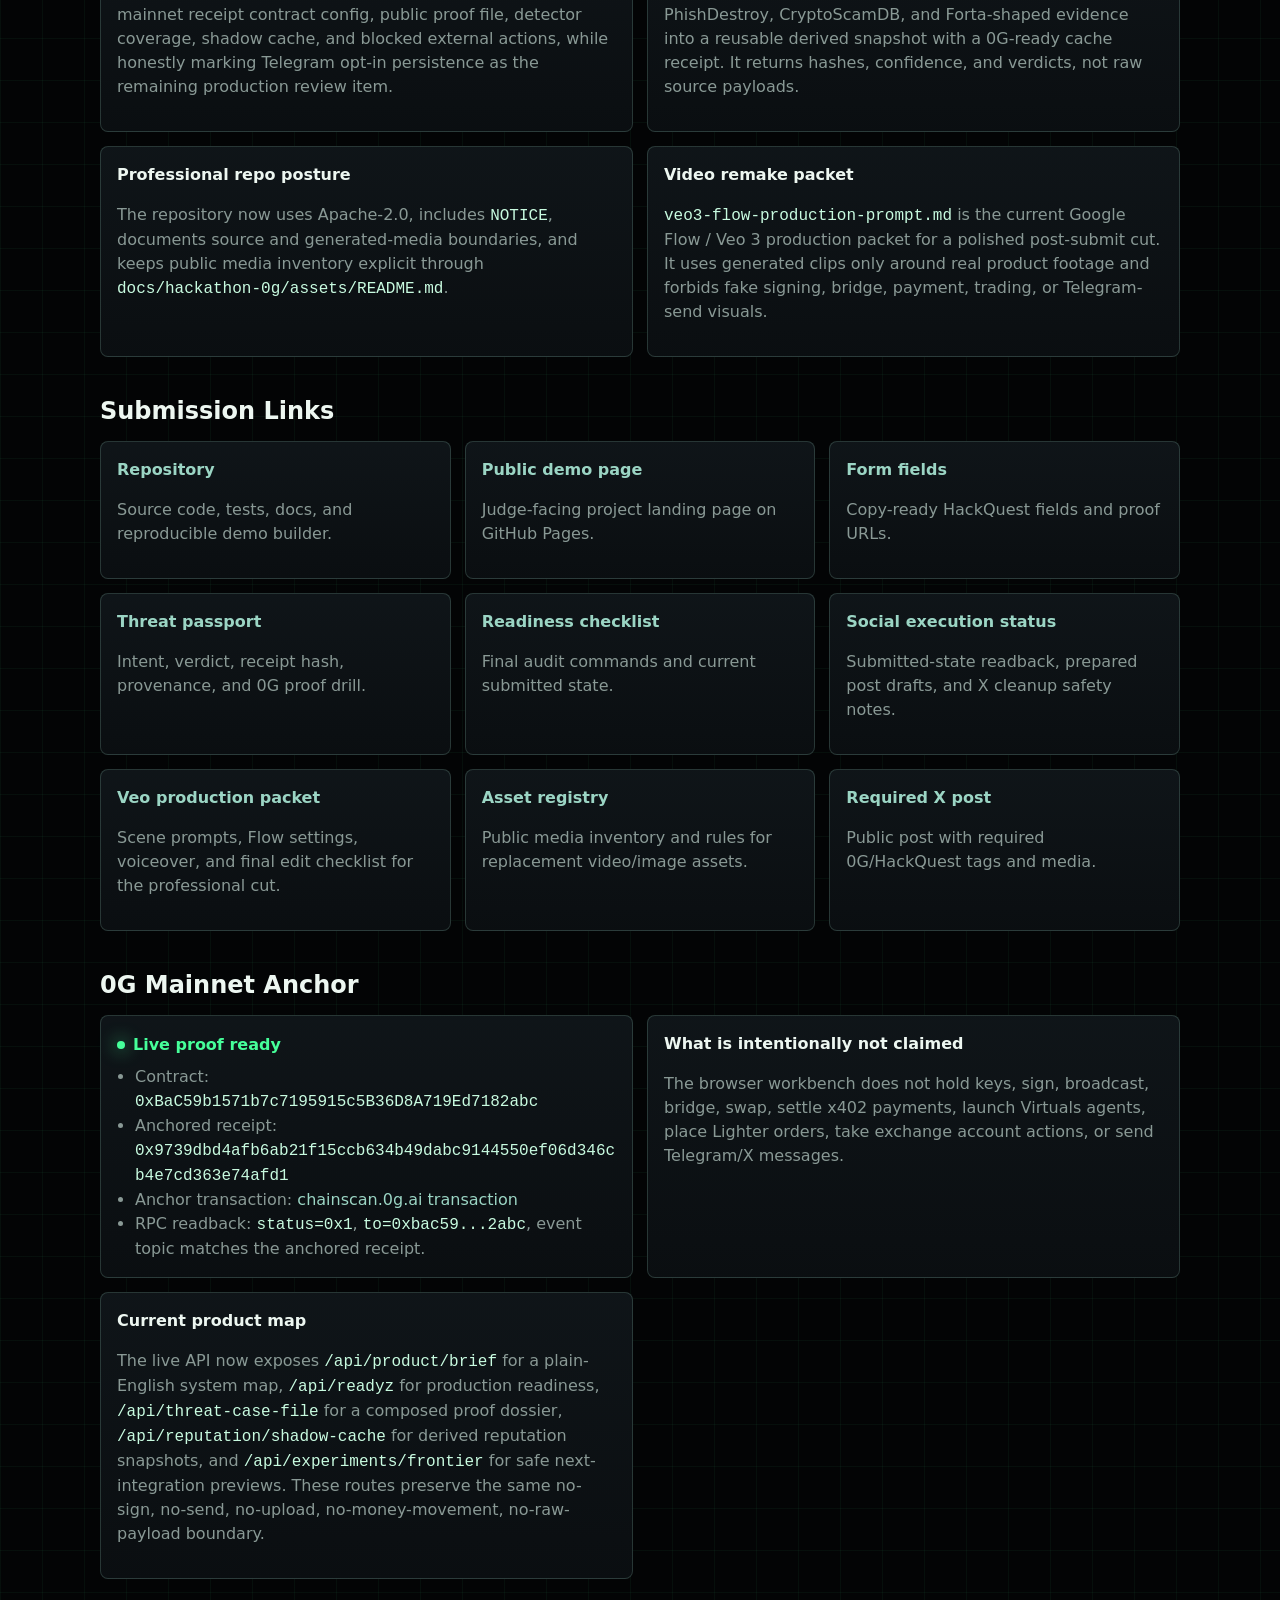
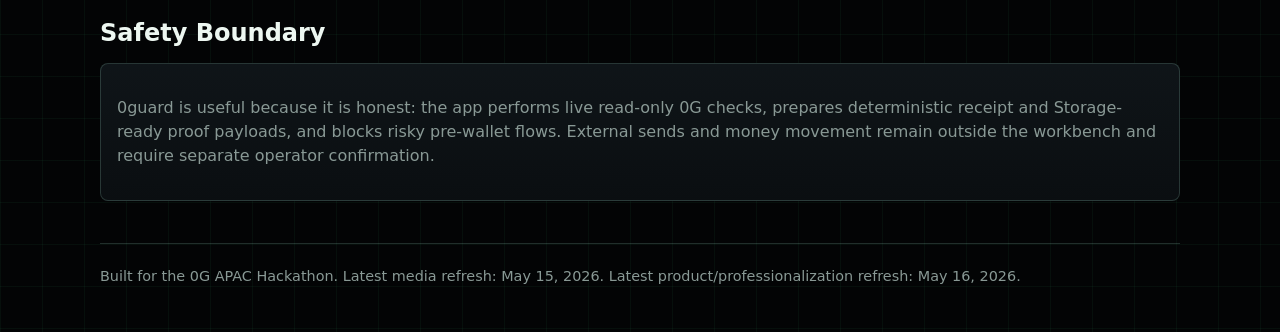
==== commit 4a827bd1: "fix: repair mainnet proof links" ====
--- a/docs/hackathon-0g/index.html
+++ b/docs/hackathon-0g/index.html
@@ -239,10 +239,10 @@
               0guard checks agent intent, calldata, policy, and source-linked exploit intelligence before any signer can act. The demo is read-only, evidence-backed, and anchored with a public 0G mainnet receipt proof.
             </p>
             <div class="actions">
-              <a class="btn primary" href="assets/0guard-hackquest-demo-final.mp4">Watch demo video</a>
+              <a class="btn primary" href="https://chainscan.0g.ai/tx/0x64ff260ccd02aa69fc18d5727eb4530d8774003bc7df63ec7d5cda036fc438ed">Verify mainnet tx</a>
               <a class="btn" href="https://www.hackquest.io/projects/0guard">HackQuest project</a>
               <a class="btn" href="mainnet-proof.json">0G proof JSON</a>
-              <a class="btn" href="veo3-flow-production-prompt.md">Veo production packet</a>
+              <a class="btn" href="assets/0guard-hackquest-demo-final.mp4">Submitted demo archive</a>
             </div>
             <a class="media-strip" href="assets/0guard-x-banner.png">
               <img src="assets/0guard-x-banner.png" alt="0guard social banner preview" />
@@ -254,7 +254,7 @@
               <source src="assets/0guard-hackquest-demo-final.mp4" type="video/mp4" />
             </video>
             <div class="video-meta">
-              <span>Founder-style product walkthrough</span>
+              <span>Submitted demo archive; proof links are canonical</span>
               <span>No signing. No broadcasts.</span>
             </div>
           </div>
@@ -393,7 +393,8 @@
             <ul>
               <li>Contract: <code>0xBaC59b1571b7c7195915c5B36D8A719Ed7182abc</code></li>
               <li>Anchored receipt: <code>0x9739dbd4afb6ab21f15ccb634b49dabc9144550ef06d346cb4e7cd363e74afd1</code></li>
-              <li>Anchor transaction: <a href="https://chainscan.0g.ai/tx/64ff260ccd02aa69fc18d5727eb4530d8774003bc7df63ec7d5cda036fc438ed">chainscan.0g.ai transaction</a></li>
+              <li>Anchor transaction: <a href="https://chainscan.0g.ai/tx/0x64ff260ccd02aa69fc18d5727eb4530d8774003bc7df63ec7d5cda036fc438ed">chainscan.0g.ai transaction</a></li>
+              <li>RPC readback: <code>status=0x1</code>, <code>to=0xbac59...2abc</code>, event topic matches the anchored receipt.</li>
             </ul>
           </div>
           <div class="card">
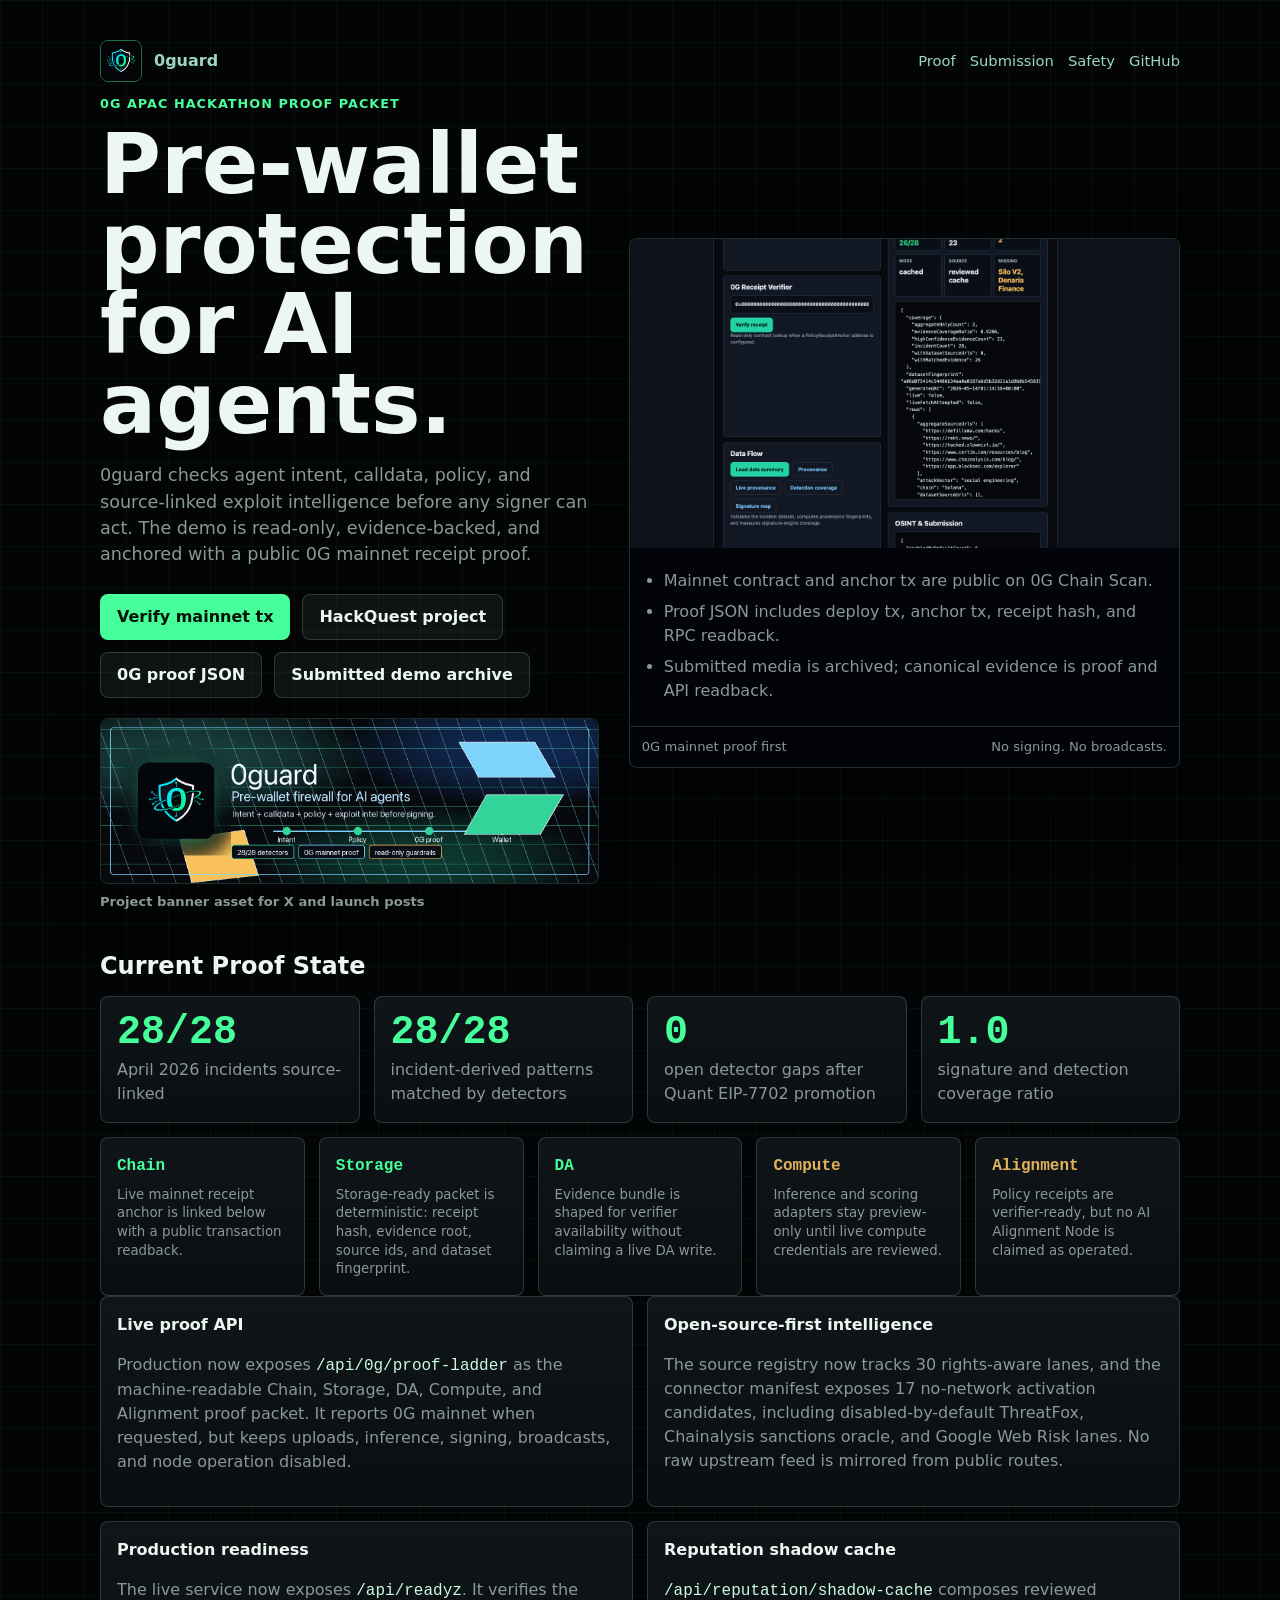
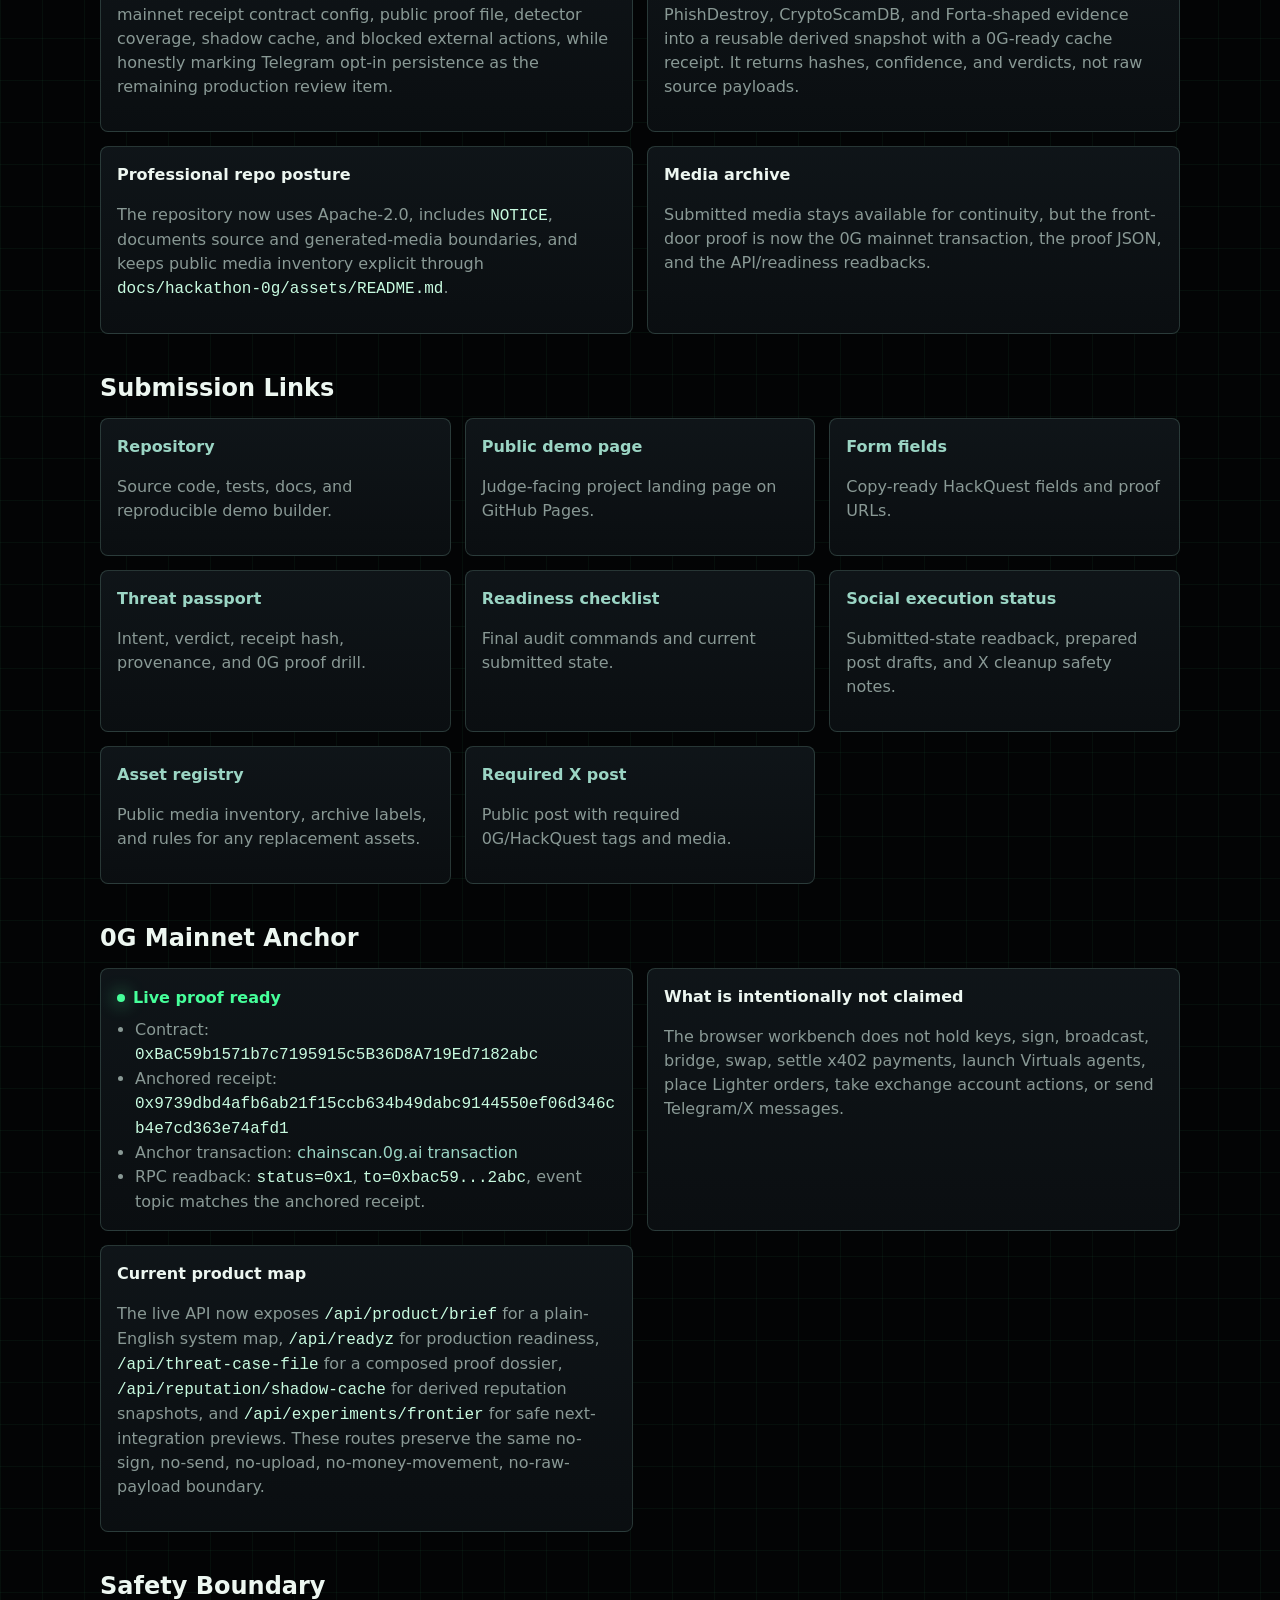
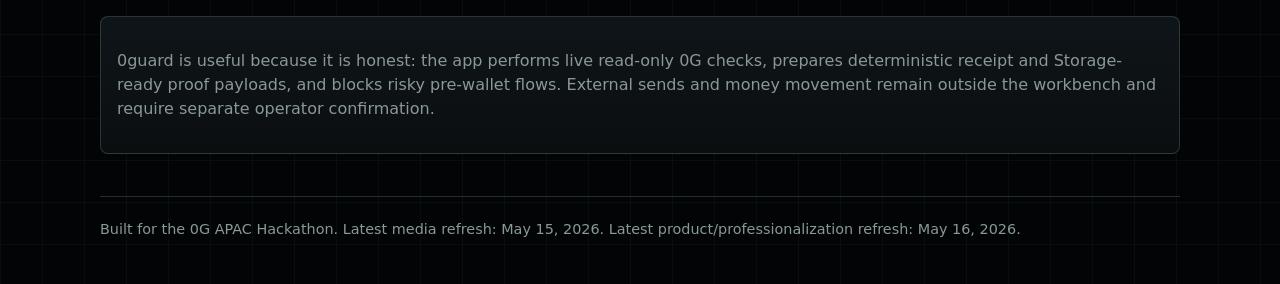
==== commit 5397ab9c: "docs: make judge proof path primary" ====
--- a/docs/hackathon-0g/index.html
+++ b/docs/hackathon-0g/index.html
@@ -6,7 +6,7 @@
     <title>0guard HackQuest Proof Packet</title>
     <meta
       name="description"
-      content="0guard HackQuest proof packet: demo video, 0G mainnet anchor, source-linked exploit intelligence, and read-only safety boundaries."
+      content="0guard HackQuest proof packet: 0G mainnet anchor, source-linked exploit intelligence, API readbacks, and read-only safety boundaries."
     />
     <style>
       :root {
@@ -114,15 +114,27 @@
         box-shadow: 0 18px 56px rgba(0, 0, 0, 0.28);
       }
 
-      .video-frame {
+      .proof-frame {
         border: 1px solid var(--line);
         border-radius: 8px;
         overflow: hidden;
         background: #020409;
         box-shadow: 0 24px 70px rgba(0, 0, 0, 0.34);
       }
-      video { width: 100%; display: block; aspect-ratio: 16 / 9; background: #020409; }
-      .video-meta {
+      .proof-frame img {
+        width: 100%;
+        display: block;
+        aspect-ratio: 16 / 9;
+        object-fit: cover;
+        background: #020409;
+      }
+      .proof-frame ul {
+        margin: 0;
+        padding: 14px 18px 16px 34px;
+        color: var(--muted);
+      }
+      .proof-frame li { margin: 7px 0; }
+      .proof-meta {
         display: flex;
         justify-content: space-between;
         flex-wrap: wrap;
@@ -132,7 +144,7 @@
         font-size: 0.82rem;
         border-top: 1px solid var(--line);
       }
-      .video-meta span { min-width: max-content; }
+      .proof-meta span { min-width: max-content; }
 
       section { margin-top: 36px; }
       h2 { font-size: 1.5rem; margin: 0 0 12px; }
@@ -249,12 +261,15 @@
               <span>Project banner asset for X and launch posts</span>
             </a>
           </div>
-          <div class="video-frame" aria-label="0guard demo video">
-            <video controls preload="metadata" poster="assets/0guard-workbench-provenance.png">
-              <source src="assets/0guard-hackquest-demo-final.mp4" type="video/mp4" />
-            </video>
-            <div class="video-meta">
-              <span>Submitted demo archive; proof links are canonical</span>
+          <div class="proof-frame" aria-label="0guard mainnet proof summary">
+            <img src="assets/0guard-workbench-provenance.png" alt="0guard workbench and provenance proof preview" />
+            <ul>
+              <li>Mainnet contract and anchor tx are public on 0G Chain Scan.</li>
+              <li>Proof JSON includes deploy tx, anchor tx, receipt hash, and RPC readback.</li>
+              <li>Submitted media is archived; canonical evidence is proof and API readback.</li>
+            </ul>
+            <div class="proof-meta">
+              <span>0G mainnet proof first</span>
               <span>No signing. No broadcasts.</span>
             </div>
           </div>
@@ -335,9 +350,9 @@
             </p>
           </div>
           <div class="card">
-            <h3>Video remake packet</h3>
-            <p>
-              <code>veo3-flow-production-prompt.md</code> is the current Google Flow / Veo 3 production packet for a polished post-submit cut. It uses generated clips only around real product footage and forbids fake signing, bridge, payment, trading, or Telegram-send visuals.
+            <h3>Media archive</h3>
+            <p>
+              Submitted media stays available for continuity, but the front-door proof is now the 0G mainnet transaction, the proof JSON, and the API/readiness readbacks.
             </p>
           </div>
         </div>
@@ -370,13 +385,9 @@
             <h3>Social execution status</h3>
             <p>Submitted-state readback, prepared post drafts, and X cleanup safety notes.</p>
           </a>
-          <a class="card" href="veo3-flow-production-prompt.md">
-            <h3>Veo production packet</h3>
-            <p>Scene prompts, Flow settings, voiceover, and final edit checklist for the professional cut.</p>
-          </a>
           <a class="card" href="assets/README.md">
             <h3>Asset registry</h3>
-            <p>Public media inventory and rules for replacement video/image assets.</p>
+            <p>Public media inventory, archive labels, and rules for any replacement assets.</p>
           </a>
           <a class="card" href="https://x.com/rariwrldd/status/2054779961425461542">
             <h3>Required X post</h3>
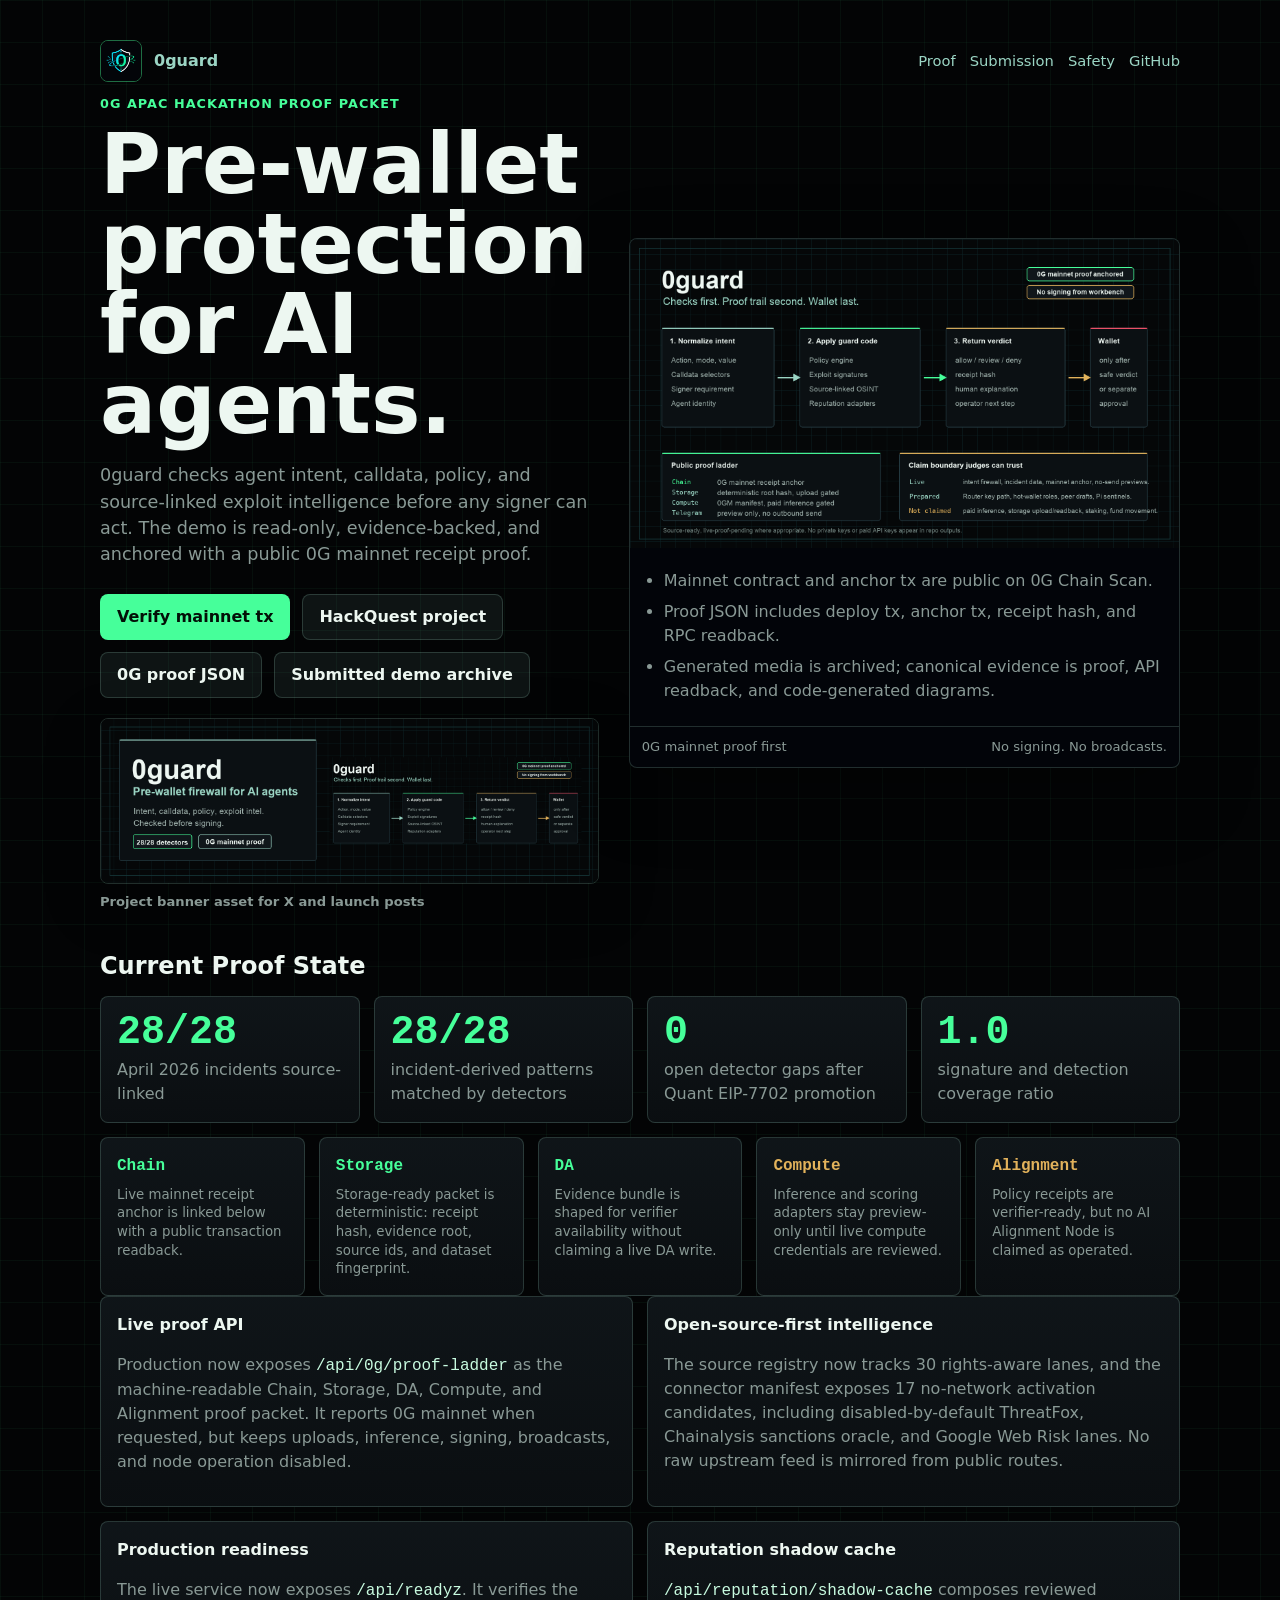
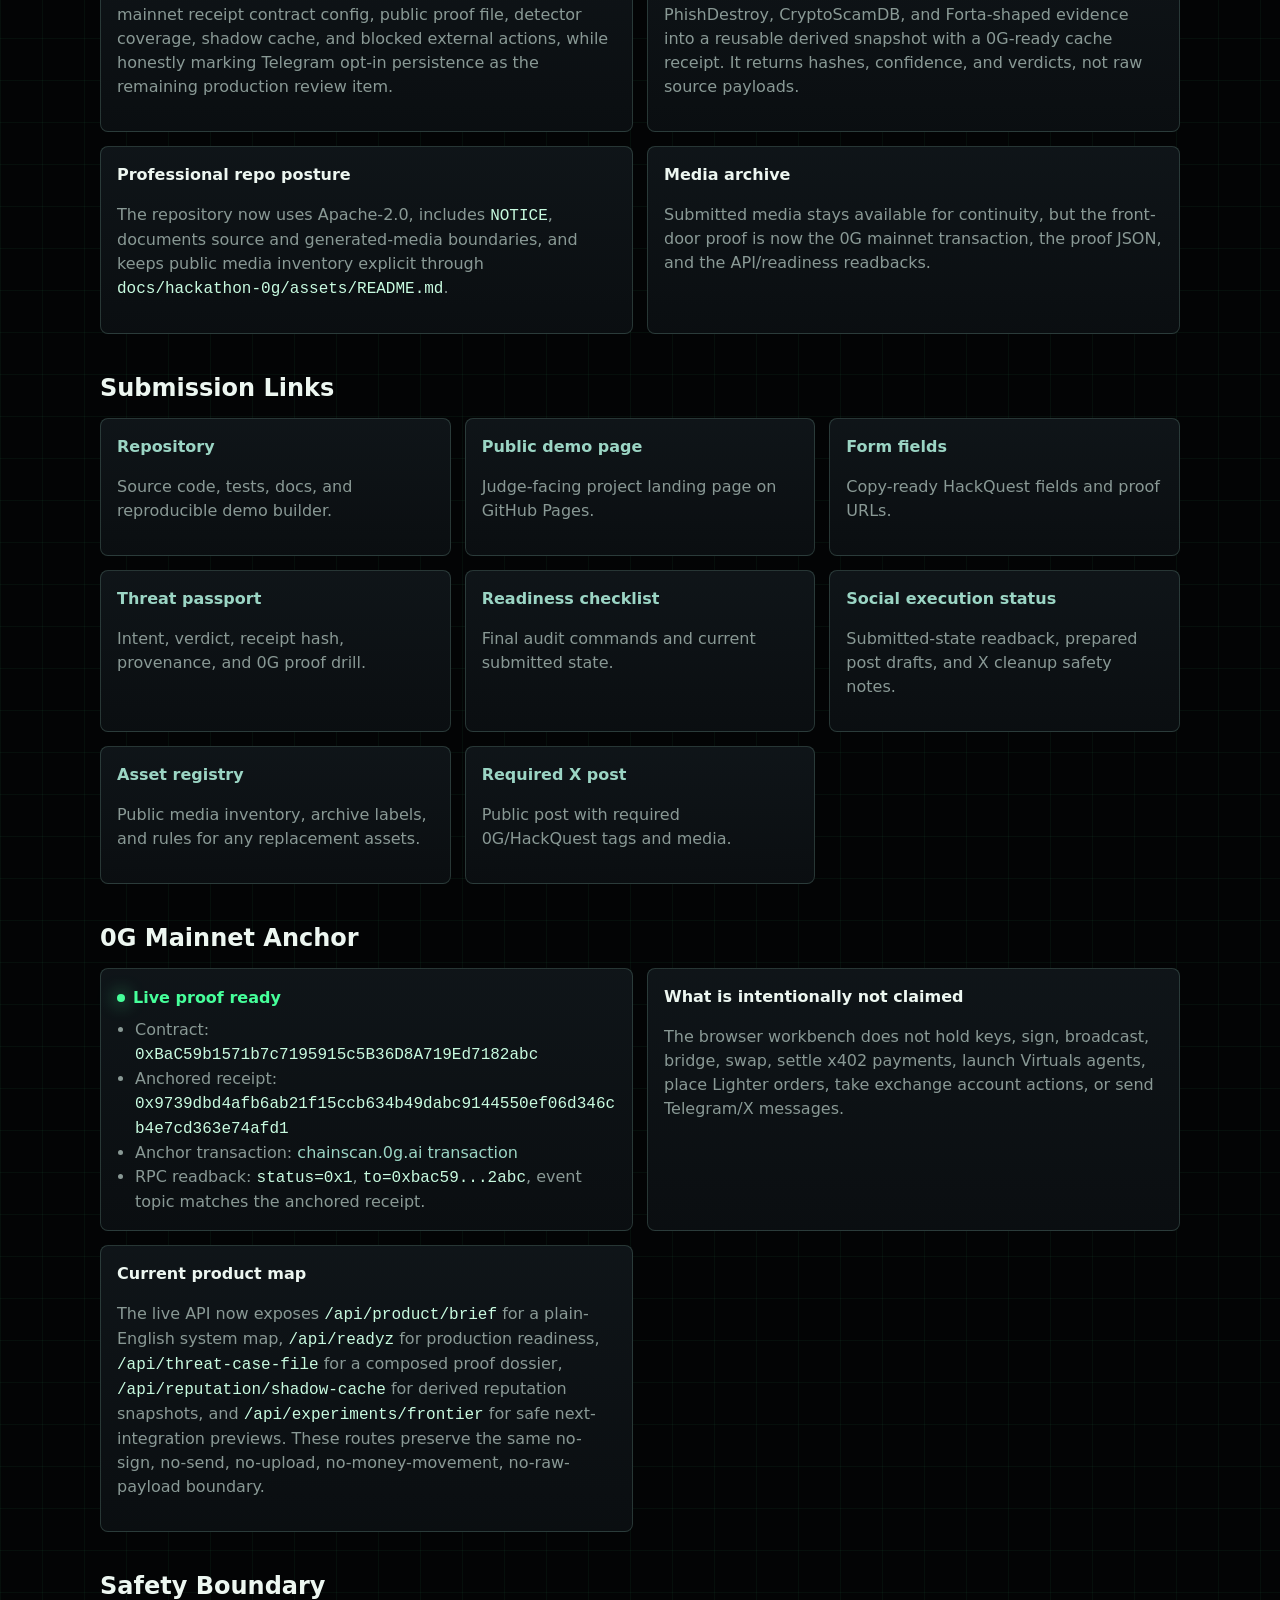
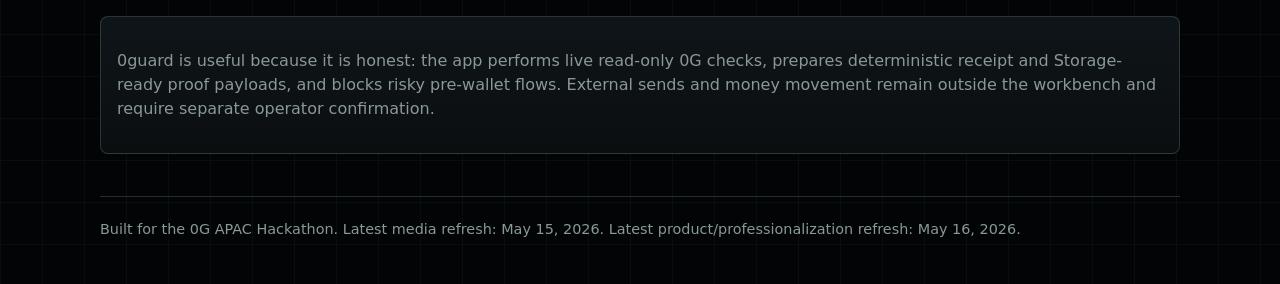
==== commit 2fbf01e2: "feat: add 0g node ops and private compute readiness" ====
--- a/docs/hackathon-0g/index.html
+++ b/docs/hackathon-0g/index.html
@@ -262,11 +262,11 @@
             </a>
           </div>
           <div class="proof-frame" aria-label="0guard mainnet proof summary">
-            <img src="assets/0guard-workbench-provenance.png" alt="0guard workbench and provenance proof preview" />
+            <img src="assets/0guard-proof-architecture.png" alt="0guard proof architecture diagram" />
             <ul>
               <li>Mainnet contract and anchor tx are public on 0G Chain Scan.</li>
               <li>Proof JSON includes deploy tx, anchor tx, receipt hash, and RPC readback.</li>
-              <li>Submitted media is archived; canonical evidence is proof and API readback.</li>
+              <li>Generated media is archived; canonical evidence is proof, API readback, and code-generated diagrams.</li>
             </ul>
             <div class="proof-meta">
               <span>0G mainnet proof first</span>
